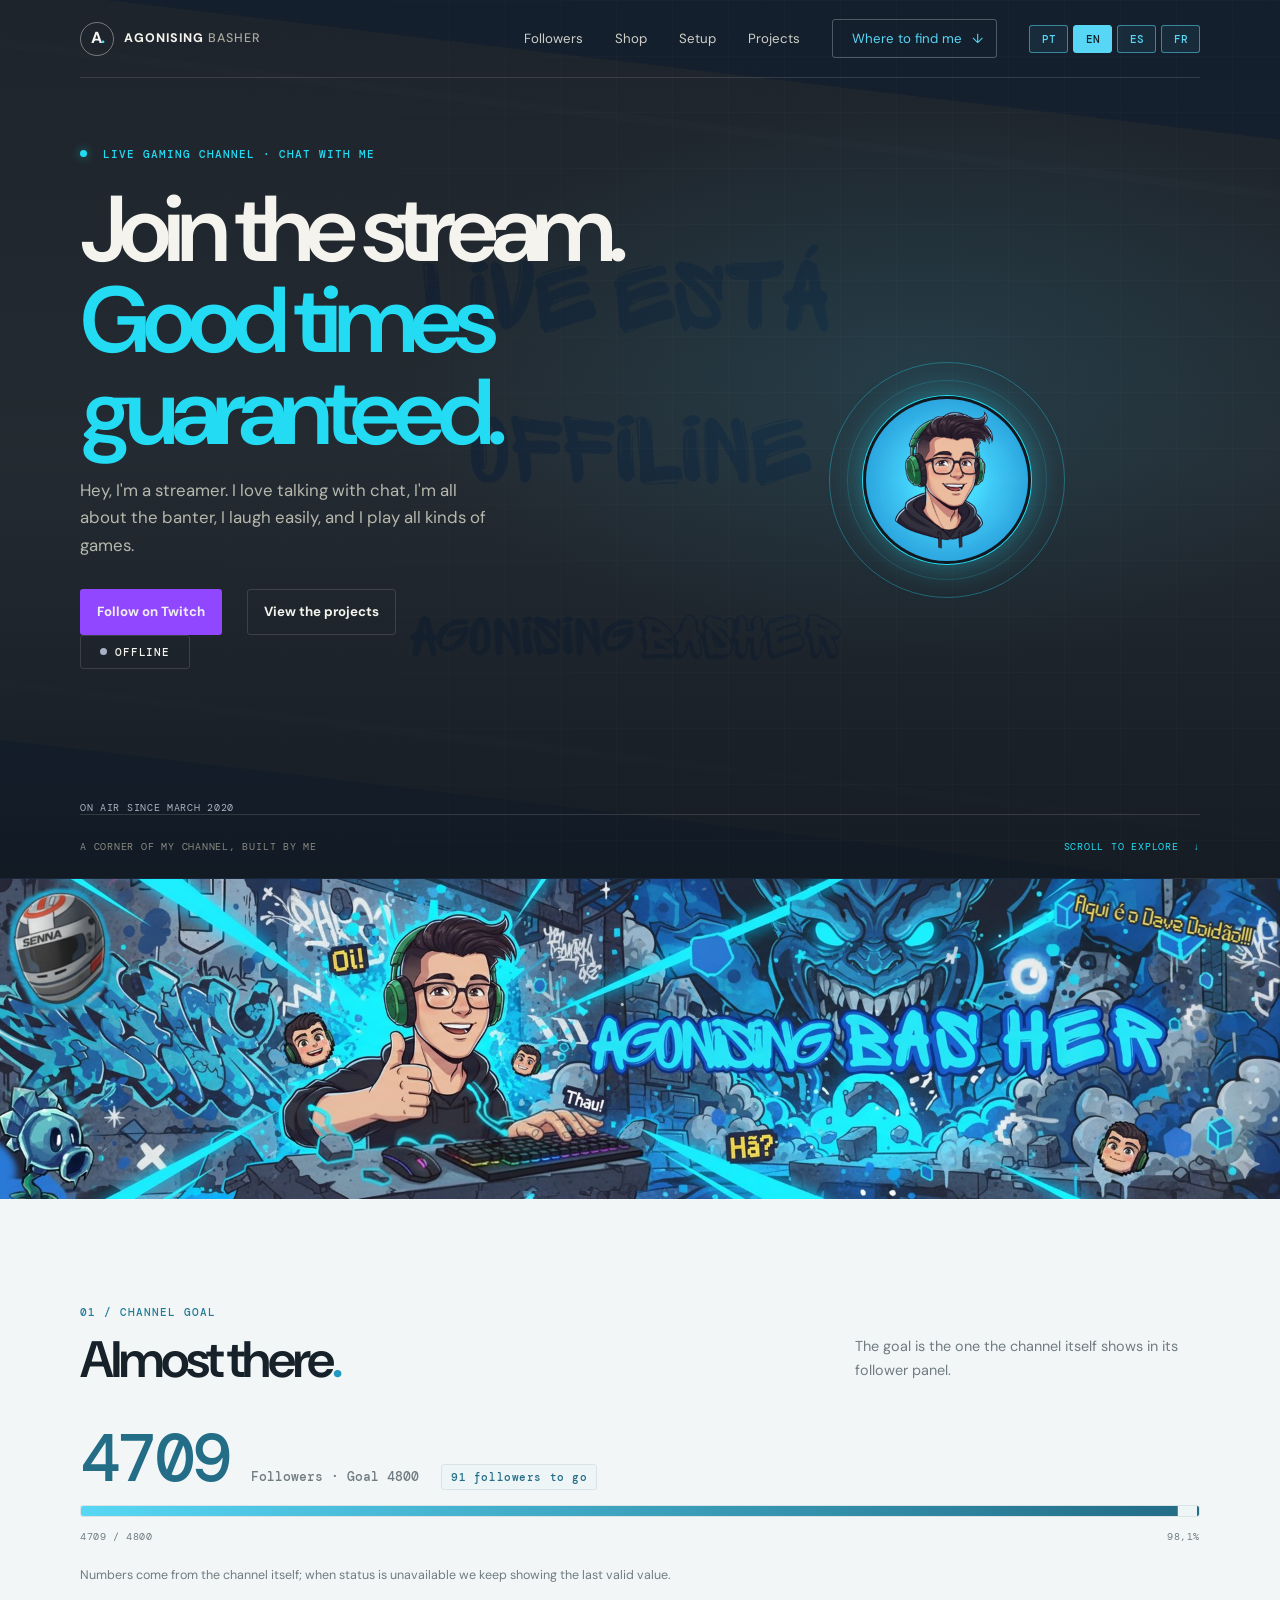
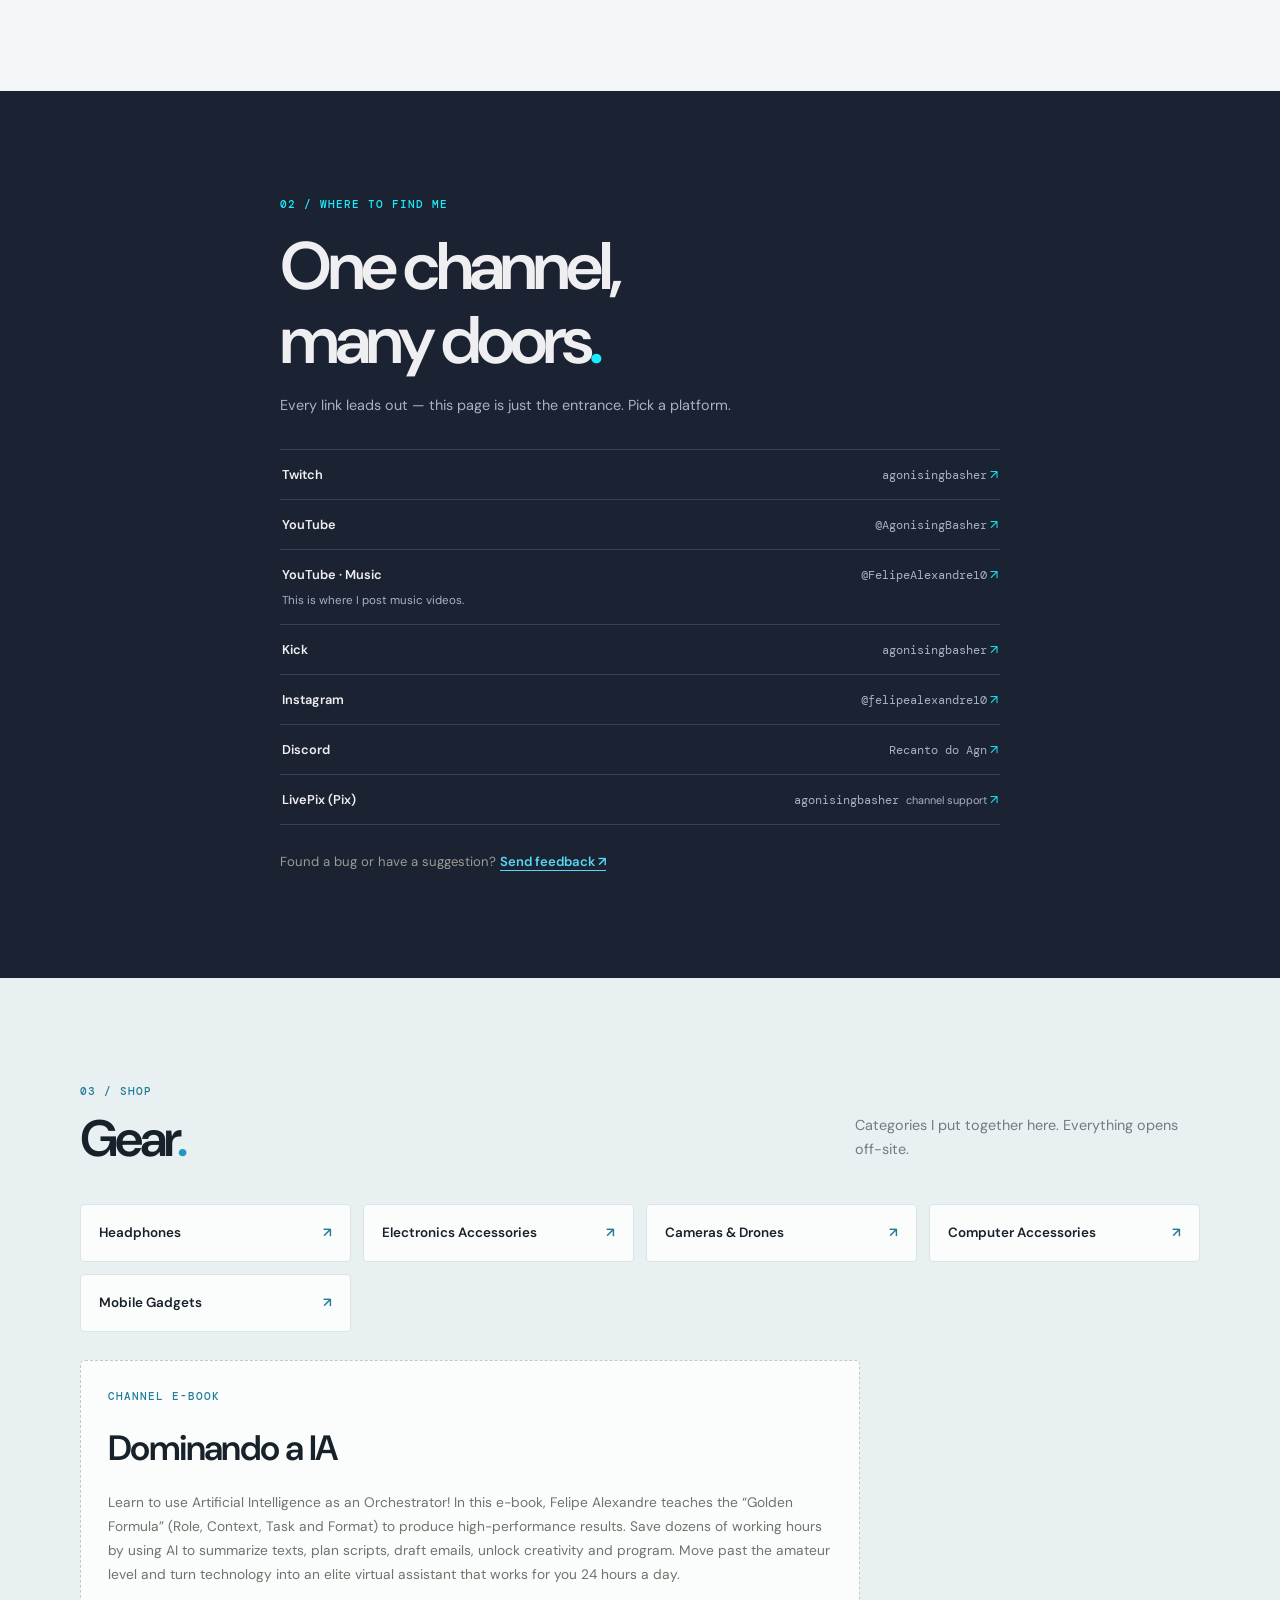
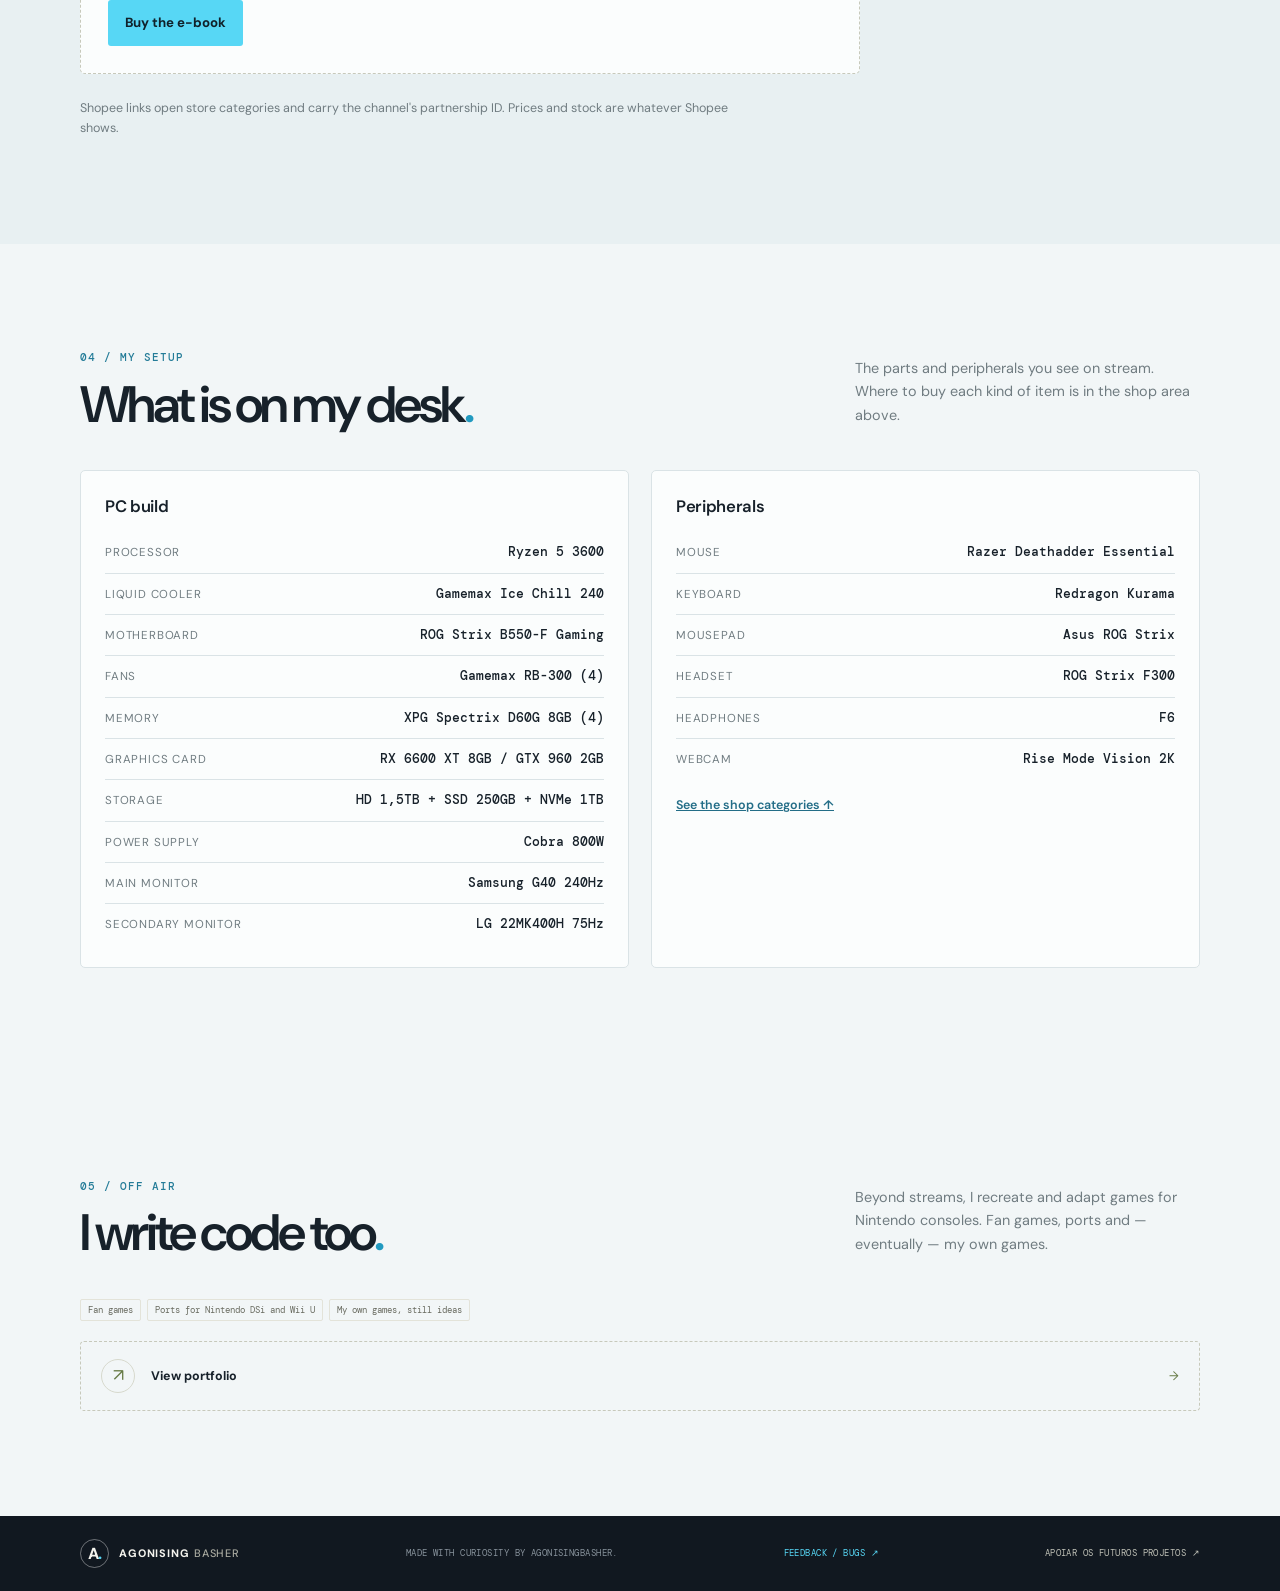
==== index.html @ ffc6c77d "Add support page with local Pix QR code" ====
<!doctype html>
<html lang="pt-BR">
<head>
  <meta charset="utf-8">
  <meta name="viewport" content="width=device-width, initial-scale=1">
  <meta name="theme-color" content="#111820">
  <meta name="description" content="O ambiente do canal AgonisingBasher: status da live, seguidores, links de Twitch, YouTube, Kick, Discord e os projetos de fan games." data-i18n-content="metaDescription">
  <title>AgonisingBasher — canal, lives e projetos</title>
  <link rel="icon" type="image/png" sizes="300x300" href="assets/avatar-300x300.png">
  <link rel="apple-touch-icon" href="assets/avatar-300x300.png">
  <link rel="stylesheet" href="style.css?v=20261102-lang-3">
  <link rel="stylesheet" href="twitch.css?v=20261102-lang-2">
  <script src="script.js?v=20261102-lang-2" defer></script>
  <script src="live-status.js?v=2026.10.31.3" defer></script>
</head>
<body>
  <header class="site-header">
    <div class="container header-inner">
      <a class="brand" href="#inicio" data-i18n-aria-label="brandAria">
        <span class="brand-mark" aria-hidden="true">A<span>.</span></span>
        <span>AGONISING<span class="brand-light">BASHER</span></span>
      </a>
      <nav class="main-nav" aria-label="Navegação principal" data-i18n-aria-label="navLabel">
        <a href="#meta" data-i18n="navGoal">Seguidores</a>
        <a href="#compras" data-i18n="navShop">Compras</a>
        <a href="#setup" data-i18n="navSetup">Setup</a>
        <a href="#portfolio" data-i18n="navPortfolio">Projetos</a>
        <a class="nav-contact" href="#conectar"><span data-i18n="navConnect">Onde me achar</span> <span aria-hidden="true">↓</span></a>
        <span class="language-switch" role="group">
          <button class="language-toggle" type="button" data-lang-option="pt-BR" lang="pt" aria-label="Português">PT</button>
          <button class="language-toggle" type="button" data-lang-option="en" lang="en" aria-label="English">EN</button>
          <button class="language-toggle" type="button" data-lang-option="es" lang="es" aria-label="Español">ES</button>
          <button class="language-toggle" type="button" data-lang-option="fr" lang="fr" aria-label="Français">FR</button>
        </span>
      </nav>
    </div>
  </header>

  <main>
    <section class="hero band--dark" id="inicio">
      <div class="hero-grid" aria-hidden="true"></div>
      <div class="ag-offline-backdrop" aria-hidden="true"></div>
      <div class="ag-live-backdrop" aria-hidden="true"></div>
      <div class="container hero-inner">
        <div class="hero-copy">
          <p class="eyebrow"><span class="status-dot"></span> <span data-i18n="heroEyebrow">Canal de lives · converse no chat</span></p>
          <h1 data-i18n="heroTitle">Cola na live.<br><span>A diversão é garantida.</span></h1>
          <p class="hero-description" data-i18n="heroDescription">Opa, sou streamer, gosto muito de conversar com o chat, sou da zuera, fácil de dar risada, além de jogar variados jogos.</p>
          <div class="hero-actions">
            <a class="button button--follow" href="https://www.twitch.tv/agonisingbasher" target="_blank" rel="noreferrer">
              <span class="button--label-follow" data-i18n="heroFollow">Seguir na Twitch</span>
              <span class="button--label-live" data-i18n="heroWatch">Assistir agora</span>
            </a>
            <a class="button button--ghost" href="#portfolio" data-i18n="heroProjects">Ver os projetos</a>
          </div>
          <p class="ag-live-badge" id="live-badge">
            <span class="ag-live-state is-live" data-i18n="liveStateLive">AO VIVO</span>
            <span class="ag-live-state is-offline" data-i18n="liveStateOffline">OFFLINE</span>
            <span class="ag-live-state is-unknown" data-i18n="liveStateUnknown">Status indisponível</span>
            <span class="ag-live-value" id="live-value"></span>
          </p>
          <dl class="ag-live-meta">
            <div class="ag-live-meta-row">
              <dt data-i18n="liveNowTitle">Título da live</dt>
              <dd id="live-title"></dd>
            </div>
            <div class="ag-live-meta-row">
              <dt data-i18n="liveNowPlaying">Jogando</dt>
              <dd id="live-game"></dd>
            </div>
            <div class="ag-live-meta-row">
              <dt data-i18n="liveViewers">Assistindo agora</dt>
              <dd id="live-viewers"></dd>
            </div>
          </dl>
          <p class="ag-since" data-i18n="heroChannelSince">No ar desde março de 2020</p>
        </div>
        <div class="hero-art">
          <div class="ag-avatar">
            <span class="ag-avatar-ring" aria-hidden="true"></span>
            <span class="ag-avatar-ring is-inner" aria-hidden="true"></span>
            <img src="assets/avatar-300x300.png" width="300" height="300" alt="Ícone do canal AgonisingBasher" data-i18n-alt="heroAvatarAlt">
          </div>
        </div>
      </div>
      <div class="container hero-bottom">
        <span data-i18n="heroFooter">UM CANTO DO CANAL FEITO POR MIM</span>
        <a href="#meta"><span data-i18n="heroScroll">ROLE PARA DESCOBRIR</span> <span aria-hidden="true">↓</span></a>
      </div>
    </section>

    <section class="ag-banner band--dark" aria-label="AgonisingBasher">
      <img src="assets/profile-banner-480.jpeg" width="1920" height="480" alt="Arte do banner do canal AgonisingBasher" data-i18n-alt="bannerAlt" loading="eager" fetchpriority="high">
    </section>

    <!-- Sem grade de streams por decisao do canal: nao ha agenda fixa, e placeholder seria dado inventado. -->
    <section class="goal section-pad" id="meta" data-goal="4800">
      <div class="container">
        <div class="section-heading">
          <div>
            <p class="eyebrow eyebrow-dark" data-i18n="goalEyebrow">01 / META DO CANAL</p>
            <h2 data-i18n="goalTitle">Faltam poucos<span class="heading-period">.</span></h2>
          </div>
          <p class="section-intro" data-i18n="goalIntro">A meta é a que o próprio canal exibe no painel de seguidores.</p>
        </div>
        <div class="ag-meter">
          <div class="ag-meter-numbers">
            <span class="ag-meter-count" id="goal-current">4709</span>
            <span class="ag-meter-of"><span data-i18n="goalCurrentLabel">Seguidores</span> · <span data-i18n="goalTargetLabel">Meta</span> <span id="goal-target">4800</span></span>
            <span class="ag-meter-chip" id="goal-remaining" data-i18n="goalRemaining">faltam 91 seguidores</span>
          </div>
          <div class="ag-meter-track" role="img" aria-label="Progresso rumo à meta de seguidores do canal" data-i18n-aria-label="goalProgressAria">
            <span class="ag-meter-fill" id="goal-fill" style="--ag-goal-progress: .981"></span>
            <span class="ag-meter-tick" aria-hidden="true"></span>
          </div>
          <div class="ag-meter-caption">
            <span id="goal-caption">4709 / 4800</span>
            <span id="goal-percent">98,1%</span>
          </div>
        </div>
        <p class="ag-meter-note" data-i18n="goalSourceNote">Números lidos do próprio canal; quando o status fica indisponível, mostramos o último valor válido.</p>
      </div>
    </section>

    <section class="connect band--navy section-pad" id="conectar">
      <div class="container connect-inner">
        <p class="eyebrow" data-i18n="linksEyebrow">02 / ONDE ME ACHAR</p>
        <h2 data-i18n="linksTitle">Um canal,<br>várias portas<span>.</span></h2>
        <p class="connect-copy" data-i18n="linksIntro">Tudo leva para fora: aqui é só a entrada. Escolhe a plataforma.</p>
        <div class="social-links">
          <a href="https://www.twitch.tv/agonisingbasher" target="_blank" rel="noreferrer"><span data-i18n="linkTwitch">Twitch</span><span><span class="ag-link-handle">agonisingbasher</span> <span class="ag-link-arrow" aria-hidden="true">↗</span></span></a>
          <a href="https://www.youtube.com/@AgonisingBasher" target="_blank" rel="noreferrer"><span data-i18n="linkYouTube">YouTube</span><span><span class="ag-link-handle">@AgonisingBasher</span> <span class="ag-link-arrow" aria-hidden="true">↗</span></span></a>
          <a href="https://www.youtube.com/@FelipeAlexandre10/videos" target="_blank" rel="noreferrer"><span><span data-i18n="linkYouTubeMusic">YouTube · Música</span><span class="ag-link-description" data-i18n="linkYouTubeMusicHint">Aqui eu posto vídeos de músicas.</span></span><span><span class="ag-link-handle">@FelipeAlexandre10</span> <span class="ag-link-arrow" aria-hidden="true">↗</span></span></a>
          <a href="https://kick.com/agonisingbasher" target="_blank" rel="noreferrer"><span data-i18n="linkKick">Kick</span><span><span class="ag-link-handle">agonisingbasher</span> <span class="ag-link-arrow" aria-hidden="true">↗</span></span></a>
          <a href="https://www.instagram.com/felipealexandre10/" target="_blank" rel="noreferrer"><span data-i18n="linkInstagram">Instagram</span><span><span class="ag-link-handle">@felipealexandre10</span> <span class="ag-link-arrow" aria-hidden="true">↗</span></span></a>
          <a href="https://discord.gg/RmQVzpkuG5" target="_blank" rel="noreferrer"><span data-i18n="linkDiscord">Discord</span><span><span class="ag-link-handle">Recanto do Agn</span> <span class="ag-link-arrow" aria-hidden="true">↗</span></span></a>
          <a href="https://livepix.gg/agonisingbasher" target="_blank" rel="noreferrer"><span data-i18n="linkPix">LivePix (Pix)</span><span><span class="ag-link-handle">agonisingbasher</span><span class="ag-link-note" data-i18n="linkPixHint">apoio ao canal</span> <span class="ag-link-arrow" aria-hidden="true">↗</span></span></a>
        </div>
        <p class="feedback-invite"><span data-i18n="feedbackInvite">Encontrou um bug ou tem uma sugestão?</span> <a href="feedback.html?categoria=Site%20do%20canal" data-lang-link data-i18n="feedbackInviteLink">Envie feedback ↗</a></p>
      </div>
    </section>

    <section class="buys section-pad" id="compras">
      <div class="container">
        <div class="section-heading">
          <div>
            <p class="eyebrow eyebrow-dark" data-i18n="shopEyebrow">03 / ÁREA DE COMPRAS</p>
            <h2 data-i18n="shopTitle">Equipamento<span class="heading-period">.</span></h2>
          </div>
          <p class="section-intro" data-i18n="shopIntro">Categorias que eu separo por aqui. Tudo abre fora do site.</p>
        </div>
        <div class="ag-shop-grid">
          <a class="ag-shop-tile" href="https://s.shopee.com.br/3g4sMVp3to" target="_blank" rel="noreferrer sponsored"><span data-i18n="shopFones">Fones</span><span class="ag-link-arrow" aria-hidden="true">↗</span></a>
          <a class="ag-shop-tile" href="https://s.shopee.com.br/3qOIYooQYr" target="_blank" rel="noreferrer sponsored"><span data-i18n="shopElectronics">Acessórios para Eletrônicos</span><span class="ag-link-arrow" aria-hidden="true">↗</span></a>
          <a class="ag-shop-tile" href="https://s.shopee.com.br/3LS1xtqKZm" target="_blank" rel="noreferrer sponsored"><span data-i18n="shopCameras">Câmeras e Drones</span><span class="ag-link-arrow" aria-hidden="true">↗</span></a>
          <a class="ag-shop-tile" href="https://s.shopee.com.br/3VlSACphEp" target="_blank" rel="noreferrer sponsored"><span data-i18n="shopComputer">Acessórios para Computador</span><span class="ag-link-arrow" aria-hidden="true">↗</span></a>
          <a class="ag-shop-tile" href="https://s.shopee.com.br/30pBZHrbFk" target="_blank" rel="noreferrer sponsored"><span data-i18n="shopMobile">Mobile Geral</span><span class="ag-link-arrow" aria-hidden="true">↗</span></a>
        </div>

        <article class="ag-book">
          <p class="eyebrow eyebrow-dark" data-i18n="bookEyebrow">E-BOOK DO CANAL</p>
          <h3 data-i18n="bookTitle">Dominando a IA</h3>
          <p class="ag-book-desc" data-i18n="bookDescription">Descubra como usar a Inteligência Artificial como um Orquestrador! Neste e-book, Felipe Alexandre ensina a “Fórmula de Ouro” (Papel, Contexto, Tarefa e Formato) para gerar resultados de alta performance. Economize dezenas de horas de trabalho usando a IA para resumir textos, planejar roteiros, redigir e-mails, destravar a criatividade e programar. Saia do nível amador e transforme a tecnologia em um assistente virtual de elite que trabalha 24h por dia para você.</p>
          <a class="button button-primary" href="https://pay.kiwify.com.br/2FCVOIi" target="_blank" rel="noreferrer" data-i18n="bookBuy">Comprar o e-book</a>
        </article>

        <p class="shop-note" data-i18n="shopNote">Os links da Shopee abrem categorias na loja e carregam a identificação de parceria do canal. Preço e estoque são os que a Shopee mostrar.</p>
      </div>
    </section>

    <section class="setup section-pad" id="setup">
      <div class="container">
        <div class="section-heading">
          <div>
            <p class="eyebrow eyebrow-dark" data-i18n="setupEyebrow">04 / MEU SETUP</p>
            <h2 data-i18n="setupTitle">O que tem na minha mesa<span class="heading-period">.</span></h2>
          </div>
          <p class="section-intro" data-i18n="setupIntro">A máquina e os periféricos que aparecem nas lives. Os links de compra ficam na área de compras aqui em cima.</p>
        </div>
        <div class="ag-setup-grid">
          <div class="ag-setup-col">
            <h3 data-i18n="setupPcTitle">Configuração do PC</h3>
            <dl class="ag-setup-specs">
              <div><dt data-i18n="setupCpu">Processador</dt><dd>Ryzen 5 3600</dd></div>
              <div><dt data-i18n="setupCooler">Water cooler</dt><dd>Gamemax Ice Chill 240</dd></div>
              <div><dt data-i18n="setupBoard">Placa-mãe</dt><dd>ROG Strix B550-F Gaming</dd></div>
              <div><dt data-i18n="setupFans">Fans</dt><dd>Gamemax RB-300 (4)</dd></div>
              <div><dt data-i18n="setupRam">Memória</dt><dd>XPG Spectrix D60G 8GB (4)</dd></div>
              <div><dt data-i18n="setupGpu">Placa de vídeo</dt><dd>RX 6600 XT 8GB / GTX 960 2GB</dd></div>
              <div><dt data-i18n="setupStorage">Armazenamento</dt><dd>HD 1,5TB + SSD 250GB + NVMe 1TB</dd></div>
              <div><dt data-i18n="setupPsu">Fonte</dt><dd>Cobra 800W</dd></div>
              <div><dt data-i18n="setupMonitorMain">Monitor principal</dt><dd>Samsung G40 240Hz</dd></div>
              <div><dt data-i18n="setupMonitorSecond">Monitor secundário</dt><dd>LG 22MK400H 75Hz</dd></div>
            </dl>
          </div>
          <div class="ag-setup-col">
            <h3 data-i18n="setupGearTitle">Periféricos</h3>
            <dl class="ag-setup-specs">
              <div><dt data-i18n="setupMouse">Mouse</dt><dd>Razer Deathadder Essential</dd></div>
              <div><dt data-i18n="setupKeyboard">Teclado</dt><dd>Redragon Kurama</dd></div>
              <div><dt data-i18n="setupMousepad">Mousepad</dt><dd>Asus ROG Strix</dd></div>
              <div><dt data-i18n="setupHeadset">Headset</dt><dd>ROG Strix F300</dd></div>
              <div><dt data-i18n="setupHeadphones">Fone</dt><dd>F6</dd></div>
              <div><dt data-i18n="setupWebcam">Webcam</dt><dd>Rise Mode Vision 2K</dd></div>
            </dl>
            <a class="ag-setup-link" href="#compras"><span data-i18n="setupShopLink">Ver as categorias de compras</span> <span aria-hidden="true">↑</span></a>
          </div>
        </div>
      </div>
    </section>

    <section class="projects section-pad" id="portfolio">
      <div class="container">
        <div class="section-heading">
          <div>
            <p class="eyebrow eyebrow-dark" data-i18n="portfolioEyebrow">05 / FORA DAS LIVES</p>
            <h2 data-i18n="portfolioTitle">Também escrevo código<span class="heading-period">.</span></h2>
          </div>
          <p class="section-intro" data-i18n="portfolioIntro">Além das lives, eu recrio e adapto jogos para consoles Nintendo. Fan games, ports e — no futuro — jogos meus.</p>
        </div>
        <div class="tag-list">
          <span data-i18n="portfolioFanGames">Fan games</span>
          <span data-i18n="portfolioPorts">Ports para Nintendo DSi e Wii U</span>
          <span data-i18n="portfolioOwnGames">Jogos próprios, ainda em ideias</span>
        </div>
        <a class="next-project" href="https://agonisingbasher.github.io/personal-website/" data-lang-link>
          <span class="next-icon" aria-hidden="true">↗</span>
          <strong data-i18n="portfolioCta">Ver o portfólio</strong>
          <span class="next-arrow" aria-hidden="true">→</span>
        </a>
      </div>
    </section>
  </main>

  <footer class="site-footer band--dark">
    <div class="container footer-inner">
      <a class="brand footer-brand" href="#inicio"><span class="brand-mark" aria-hidden="true">A<span>.</span></span><span>AGONISING<span class="brand-light">BASHER</span></span></a>
      <span data-i18n="footerCredit">FEITO COM CURIOSIDADE, POR AGONISINGBASHER.</span>
      <a class="footer-feedback" href="feedback.html?categoria=Site%20do%20canal" data-lang-link data-i18n="feedbackLink">FEEDBACK / BUGS ↗</a>
      <a class="footer-feedback" href="support.html">APOIAR OS FUTUROS PROJETOS ↗</a>
    </div>
  </footer>

</body>
</html>
---- style.css ----
@import url("https://fonts.googleapis.com/css2?family=DM+Mono:wght@400;500&family=DM+Sans:wght@400;500;600;700;800&display=swap");

:root {
  color-scheme: light;
  --ink: #17212a;
  --paper: #f2f6f7;
  --muted: #707c81;
  --line: #dae3e6;
  --cyan: #57d7f5;
  --green: #236d87;
  --mono: "DM Mono", "Courier New", monospace;
  --sans: "DM Sans", "Segoe UI", sans-serif;

  /* Medido nas artes do canal (amostragem de pixels), nao chute. */
  --ag-neon: #23DBF3;
  --ag-neon-bright: #1BEBFB;
  --ag-neon-deep: #2BA3E3;
  --ag-navy: #1B2333;
  --ag-navy-2: #333B53;
  --ag-navy-3: #43536B;
  --ag-void: #0E0E10;
  --ag-on-void: #EFEFF1;
  --ag-offline-paper: #E3E3DB;
  --ag-purple: #9147FF;
  --ag-purple-soft: #BF94FF;
  /* Vermelho de "ao vivo" da propria Twitch; unico uso: o badge do hero. */
  --ag-live-red: #EB102E;

  /* Apelidos de banda. Os padroes SAO os valores claros, entao qualquer
     secao sem classe de banda renderiza identica ao original. */
  --band-bg: var(--paper);
  --band-fg: var(--ink);
  --band-muted: var(--muted);
  --band-hairline: var(--line);
  --band-accent: var(--cyan);
  --band-grid: #17212a0a;
  --band-fill: #fbfdfd;
}

.band--dark {
  --band-bg: #111820;
  --band-fg: #f4f3ed;
  --band-muted: #a8b2c4;
  --band-hairline: #ffffff22;
  --band-accent: var(--ag-neon);
  --band-grid: #ffffff08;
  --band-fill: #161d27;
  background: var(--band-bg);
  color: var(--band-fg);
}

.band--navy {
  --band-bg: var(--ag-navy);
  --band-fg: var(--ag-on-void);
  --band-muted: #a8b2c4;
  --band-hairline: #ffffff22;
  --band-accent: var(--ag-neon-bright);
  --band-grid: #ffffff08;
  --band-fill: var(--ag-navy-2);
  background: var(--band-bg);
  color: var(--band-fg);
}

* { box-sizing: border-box; }
html { scroll-behavior: smooth; scroll-padding-top: 76px; }
body { margin: 0; background: var(--paper); color: var(--ink); font-family: var(--sans); line-height: 1.65; }
a { color: inherit; }
a:focus-visible { outline: 3px solid #28bce5; outline-offset: 4px; }
img { max-width: 100%; }
.container { width: min(1120px, calc(100% - 48px)); margin-inline: auto; }
.site-header { position: absolute; z-index: 2; top: 0; right: 0; left: 0; color: #f4f3ed; }
.header-inner, .main-nav, .brand { display: flex; align-items: center; }
.header-inner { min-height: 78px; justify-content: space-between; border-bottom: 1px solid #ffffff20; }
.brand { gap: 10px; color: inherit; font-size: .78rem; font-weight: 800; letter-spacing: .08em; text-decoration: none; }
.brand-mark { display: inline-flex; width: 34px; height: 34px; align-items: center; justify-content: center; border: 1px solid #ffffff62; border-radius: 50%; font-size: 1rem; letter-spacing: -.08em; }
.brand-mark span { color: var(--cyan); }
.brand-light { margin-left: 4px; color: #a8a99f; font-weight: 500; }
.main-nav { gap: 32px; font-size: .83rem; }
.main-nav a { color: #d0d0c9; text-decoration: none; transition: color .2s ease; }
.main-nav a:hover { color: var(--cyan); }
.main-nav .nav-contact { padding: 8px 13px; border: 1px solid #ffffff42; border-radius: 3px; color: #fff; }
.nav-contact span { margin-left: 6px; color: var(--cyan); }
.main-nav .language-toggle { min-width: 39px; padding: 6px 8px; border: 1px solid #57d7f588; border-radius: 3px; background: #57d7f510; color: var(--cyan); cursor: pointer; font: 500 .7rem var(--mono); transition: background .2s ease, color .2s ease; }
.main-nav .language-toggle:hover { background: var(--cyan); color: #10212a; }
.main-nav .language-toggle:focus-visible { outline: 2px solid var(--cyan); outline-offset: 3px; }
/* Os quatro idiomas ficam num grupo so: o nav da 32px entre itens, mas as opcoes
   entre si precisam de um vao proprio, senao o grupo inteiro parece um so botao. */
.language-switch { display: inline-flex; gap: 5px; }
.main-nav .language-toggle[aria-pressed="true"] { border-color: var(--cyan); background: var(--cyan); color: #10212a; }
.hero { position: relative; overflow: hidden; min-height: 645px; padding: 146px 0 0; background: var(--band-bg); color: var(--band-fg); }
.hero::after { position: absolute; inset: 0; background: radial-gradient(ellipse at 72% 43%, #38c9ef20, transparent 40%); content: ""; pointer-events: none; }
.hero-grid { position: absolute; inset: 0; background-image: linear-gradient(#ffffff08 1px, transparent 1px), linear-gradient(90deg, #ffffff08 1px, transparent 1px); background-size: 56px 56px; mask-image: linear-gradient(90deg, transparent, #000 55%, #000); opacity: .5; }
.hero-inner { position: relative; z-index: 1; display: grid; grid-template-columns: 1fr .88fr; align-items: center; gap: 38px; min-height: 405px; }
.hero-band { background: var(--band-bg); color: var(--band-fg); }
.eyebrow { margin: 0; color: var(--band-accent); font: 500 .7rem/1.6 var(--mono); letter-spacing: .09em; text-transform: uppercase; }
.status-dot { display: inline-block; width: 7px; height: 7px; margin: 0 8px 1px 0; border-radius: 50%; background: var(--band-accent); box-shadow: 0 0 10px #57d7f588; }
.band--dark .status-dot, .band--navy .status-dot { box-shadow: 0 0 10px #23dbf388; }
h1, h2, h3, p { margin-top: 0; }
.hero h1 { margin: 20px 0 18px; font-size: clamp(3.5rem, 7.3vw, 6rem); font-weight: 600; letter-spacing: -.075em; line-height: .98; }
.hero h1 span { color: var(--band-accent); }
.hero-description { max-width: 420px; margin-bottom: 29px; color: #b7b8ad; font-size: 1.05rem; }
.hero-actions { display: flex; align-items: center; gap: 25px; }
.button { display: inline-flex; min-height: 46px; align-items: center; justify-content: center; gap: 14px; padding: 10px 16px; border: 1px solid transparent; border-radius: 3px; font-size: .83rem; font-weight: 700; text-decoration: none; transition: transform .2s ease, background .2s ease; }
.button:hover { transform: translateY(-2px); }
.button-primary { background: var(--cyan); color: #10212a; }
.button-primary:hover { background: #86e8fa; }
.text-link { color: #d6d6ce; font-size: .82rem; text-decoration: none; }
.text-link span { margin-left: 5px; color: var(--band-accent); }
.hero-art { position: relative; display: grid; min-height: 380px; place-items: center; }
.art-orbit { position: absolute; width: 310px; height: 310px; border: 1px solid #57d7f526; border-radius: 50%; }
.orbit-two { width: 390px; height: 390px; border-color: #ffffff12; }
.art-card { position: relative; z-index: 1; width: min(100%, 350px); padding: 19px 20px 14px; border: 1px solid #ffffff2c; border-radius: 4px; background: #1a1c17ed; box-shadow: 0 24px 80px #0008; transform: rotate(2deg); }
.art-card-label, .art-card-footer { display: flex; justify-content: space-between; color: #909188; font: .65rem var(--mono); letter-spacing: .06em; }
.art-card-label span { color: #f18472; }
.art-terminal { padding: 29px 0 30px; font: .75rem/2.2 var(--mono); }
.art-terminal p { margin: 0; color: #dadbd0; }
.art-terminal p > span:first-child { margin-right: 14px; color: #73766b; }
.terminal-ok { color: var(--band-accent); }
.art-terminal .terminal-result { padding-top: 7px; color: var(--band-accent); }
.terminal-arrow { margin-right: 7px; }
.cursor { display: inline-block; width: 6px; height: 12px; margin-left: 5px; background: var(--band-accent); vertical-align: -2px; animation: blink 1.1s steps(2, start) infinite; }
@keyframes blink { to { visibility: hidden; } }
.art-card-footer { padding-top: 12px; border-top: 1px solid #ffffff20; font-size: .57rem; }
.art-sticker { position: absolute; z-index: 1; right: -3px; bottom: 31px; display: grid; width: 102px; height: 102px; align-content: center; justify-items: center; border: 1px solid #111820; border-radius: 50%; background: var(--band-accent); color: var(--ink); font-size: .7rem; line-height: 1.4; text-align: center; transform: rotate(10deg); }
.art-sticker strong { font-size: .75rem; }
.art-spark { position: absolute; color: var(--band-accent); }
.spark-one { top: 31px; right: 55px; font-size: 2rem; }
.spark-two { bottom: 67px; left: 17px; font-size: 1.8rem; }
.art-coordinate { position: absolute; top: 12px; left: -5px; color: #77796d; font: .57rem var(--mono); }
.hero-bottom { position: relative; z-index: 1; display: flex; min-height: 65px; align-items: center; justify-content: space-between; border-top: 1px solid var(--band-hairline); color: #888a80; font: .6rem var(--mono); letter-spacing: .08em; }
.hero-bottom a { color: #c3c4ba; text-decoration: none; }
.hero-bottom a span { margin-left: 8px; color: var(--band-accent); }
.section-pad { padding: 105px 0; }
.projects { background: var(--paper); }
.section-heading { display: flex; align-items: end; justify-content: space-between; gap: 45px; margin-bottom: 37px; }
.eyebrow-dark { color: #247c98; }
h2 { margin: 10px 0 0; font-size: clamp(2.1rem, 4vw, 3.25rem); font-weight: 600; letter-spacing: -.06em; line-height: 1.1; }
.heading-period { color: #229ac0; }
.section-intro { max-width: 345px; margin: 0 0 5px; color: var(--muted); font-size: .9rem; }
.project-grid { display: grid; grid-template-columns: repeat(2, minmax(0, 1fr)); gap: 22px; }
.project-card { overflow: hidden; border: 1px solid var(--line); border-radius: 5px; background: #fbfdfd; }
.project-image { position: relative; display: block; overflow: hidden; height: 250px; background: #252a20; }
.project-image img { display: block; width: 100%; height: 100%; object-fit: cover; transition: transform .45s ease; }
.project-image:hover img { transform: scale(1.04); }
.project-image::after { position: absolute; inset: 45% 0 0; background: linear-gradient(transparent, #1118); content: ""; }
.project-image-tag { position: absolute; z-index: 1; bottom: 15px; left: 17px; padding: 5px 8px; background: #111820db; color: #f4f3ed; font: .58rem var(--mono); letter-spacing: .07em; }
.image-arrow { position: absolute; z-index: 1; top: 14px; right: 14px; display: grid; width: 34px; height: 34px; place-items: center; border: 1px solid #ffffff8c; border-radius: 50%; background: #1118204a; color: white; }
.project-content { padding: 21px 21px 18px; }
.project-meta { display: flex; align-items: center; justify-content: space-between; gap: 10px; color: #85867d; font: .58rem var(--mono); letter-spacing: .04em; }
.project-status { display: inline-flex; align-items: center; gap: 6px; }
.project-status .status-indicator { width: 6px; height: 6px; flex: 0 0 6px; border-radius: 50%; }
.status-progress .status-indicator { background: #d49c38; }
.status-active .status-indicator { background: #71944a; }
.project-content h3 { margin: 17px 0 9px; font-size: 1.5rem; font-weight: 600; letter-spacing: -.05em; }
.project-content h3 span { color: #74756c; font-size: 1rem; font-weight: 400; }
.project-content > p { min-height: 74px; margin-bottom: 17px; color: #717269; font-size: .83rem; line-height: 1.7; }
.project-bottom { display: flex; flex-wrap: wrap; align-items: center; justify-content: space-between; gap: 12px; padding-top: 14px; border-top: 1px solid var(--line); }
.tag-list { display: flex; flex-wrap: wrap; gap: 6px; }
.tag-list span { padding: 4px 7px; border: 1px solid #e3e3d9; border-radius: 2px; color: #696b60; font: .58rem var(--mono); }
.project-link { color: #3d5129; font-size: .77rem; font-weight: 700; text-decoration: none; }
.project-link span { margin-left: 4px; }
.next-project { display: flex; align-items: center; gap: 16px; margin-top: 20px; padding: 17px 20px; border: 1px dashed #c7c9bb; border-radius: 4px; color: #76786f; font-size: .78rem; text-decoration: none; transition: border-color .2s ease, background .2s ease; }
.next-project:hover { border-color: #879c59; background: #ffffff80; }
.next-icon { display: grid; width: 34px; height: 34px; flex: 0 0 auto; place-items: center; border: 1px solid #d7d9cd; border-radius: 50%; color: #677b46; font-size: 1.1rem; }
.next-project strong { color: var(--ink); font-weight: 700; }
.next-arrow { margin-left: auto; color: #677b46; }
.about { background: #e8f0f2; }
.about-layout { display: grid; grid-template-columns: .85fr 1fr; align-items: center; gap: 90px; }
.about-visual { position: relative; display: grid; min-height: 370px; place-items: center; }
.about-circle { position: absolute; width: 270px; height: 270px; border-radius: 50%; }
.circle-back { border: 1px solid #75835c66; transform: translate(23px, -15px); }
.circle-front { overflow: hidden; display: flex; align-items: center; justify-content: center; border: 4px solid #f2f6f7; background: #20b8e3; box-shadow: 0 0 0 1px #50cce7; }
.profile-image { display: block; width: 100%; height: 100%; object-fit: cover; }
.about-orbit-label { position: absolute; top: 20px; left: 0; color: #7c826f; font: .59rem var(--mono); letter-spacing: .04em; transform: rotate(-9deg); }
.about-cross { position: absolute; right: 23px; bottom: 17px; color: #2486a4; font-size: 2rem; }
.about-copy h2 { margin: 14px 0 19px; }
.about-copy > p:not(.eyebrow) { color: #73746b; font-size: .87rem; }
.about-copy .about-lead { color: #3e4038 !important; font-size: 1.03rem !important; font-weight: 600; }
.about-interests { display: flex; flex-wrap: wrap; align-items: start; gap: 12px 24px; margin-top: 25px; padding-top: 17px; border-top: 1px solid #d0d1c5; }
.about-interests > span { color: #77796f; font: .6rem var(--mono); letter-spacing: .06em; }
.about-interests div { display: flex; flex-wrap: wrap; gap: 7px; }
.about-interests b { padding: 4px 8px; border: 1px solid #cdd0c2; border-radius: 2px; color: #515448; font-size: .65rem; font-weight: 500; }
/* O fundo vem da classe de banda (.band--navy), nao mais hardcoded aqui:
   como .connect vinha depois das bandas no arquivo, ela vencia o cascade. */
.connect { color: var(--band-fg); }
.connect-inner { max-width: 720px; }
.connect h2 { margin-top: 16px; font-size: clamp(2.25rem, 5.4vw, 4.2rem); }
.connect h2 > span { color: var(--band-accent); }
.connect-copy { margin: 17px 0 31px; color: var(--band-muted); font-size: .9rem; }
.social-links { border-top: 1px solid var(--band-hairline); }
.social-links a { display: flex; justify-content: space-between; gap: 20px; padding: 14px 2px; border-bottom: 1px solid var(--band-hairline); color: var(--band-muted); font-size: .8rem; text-decoration: none; transition: color .2s ease, padding .2s ease; }
.social-links a:hover { padding-inline: 7px; color: var(--band-accent); }
.social-links a > span:first-child { color: var(--band-fg); font-weight: 600; }
.social-links b { margin-left: 8px; color: var(--band-accent); font-weight: 400; }
.site-footer { background: #111820; color: #87929b; }
.footer-inner { display: flex; min-height: 75px; align-items: center; justify-content: space-between; gap: 20px; font: .55rem var(--mono); letter-spacing: .05em; }
.footer-brand { color: #f4f3ed; font-family: var(--sans); font-size: .68rem; }
.footer-brand .brand-mark { width: 29px; height: 29px; }
.footer-inner > a:last-child { color: #bfc0b6; text-decoration: none; }
.footer-feedback { color: var(--cyan); text-decoration: none; }
.footer-feedback:hover { text-decoration: underline; }
.feedback-invite { margin: 26px 0 0; color: #9b9c93; font-size: .82rem; }
.feedback-invite a { color: var(--cyan); font-weight: 600; text-underline-offset: 4px; }

@media (max-width: 900px) {
  /* Medido aos 860px: com os quatro idiomas a linha nao cabe e o flex espreme
     "Onde me achar" ate quebrar em tres linhas. Folga menor e linha inteira que desce. */
  .main-nav { gap: 22px; flex-wrap: wrap; row-gap: 8px; }
  .main-nav a { white-space: nowrap; }
}

@media (max-width: 800px) {
  .hero { min-height: auto; padding-top: 125px; }
  .hero-inner { grid-template-columns: 1fr .8fr; gap: 15px; }
  .hero h1 { font-size: clamp(3.1rem, 8vw, 4.7rem); }
  .art-orbit { width: 230px; height: 230px; }
  .orbit-two { width: 285px; height: 285px; }
  .art-card { padding-inline: 15px; }
  .about-layout { gap: 45px; }
  .project-image { height: 205px; }
  .project-content { padding: 17px; }
  /* Entre 621 e 800px os quatro idiomas nao cabem numa linha: sem isto o flex aperta
     os links e quebra o texto dentro do rotulo. Descer a linha inteira e mais limpo. */
  .main-nav { flex-wrap: wrap; row-gap: 8px; }
  .main-nav a { white-space: nowrap; }
}

@media (max-width: 620px) {
  html { scroll-padding-top: 20px; }
  .container { width: min(100% - 36px, 460px); }
  .header-inner { min-height: 68px; flex-wrap: wrap; gap: 7px; padding: 10px 0; }
  .brand { gap: 7px; font-size: .66rem; }
  .brand-mark { width: 30px; height: 30px; }
  .main-nav { width: 100%; justify-content: space-between; gap: 6px; font-size: .7rem; }
  .main-nav .nav-contact { padding: 5px 8px; }
  .main-nav .language-toggle { min-width: 28px; padding: 6px 4px; }
  .language-switch { gap: 3px; }
  .hero { padding-top: 115px; }
  .hero-inner { grid-template-columns: 1fr; gap: 0; }
  .hero h1 { font-size: clamp(3.35rem, 13vw, 5rem); }
  .hero-description { max-width: 350px; font-size: .95rem; }
  .hero-art { min-height: 300px; margin-top: 14px; }
  .art-card { width: min(85%, 340px); }
  .art-orbit { width: 240px; height: 240px; }
  .orbit-two { width: 300px; height: 300px; }
  .art-sticker { right: 1px; bottom: 22px; width: 85px; height: 85px; }
  .art-coordinate { top: 1px; left: 3px; }
  .hero-bottom { min-height: 57px; font-size: .51rem; }
  .section-pad { padding: 73px 0; }
  .section-heading { display: block; margin-bottom: 25px; }
  .section-intro { margin-top: 13px; }
  .project-grid { grid-template-columns: 1fr; gap: 15px; }
  .project-image { height: clamp(195px, 58vw, 270px); }
  .project-content > p { min-height: 0; }
  .next-project { padding: 14px 12px; font-size: .72rem; }
  .about-layout { grid-template-columns: 1fr; gap: 33px; }
  .about-visual { min-height: 285px; }
  .about-circle { width: 220px; height: 220px; }
  .about-caption { bottom: 29px; }
  .about-orbit-label { top: 4px; left: 7px; }
  .about-cross { right: 22px; bottom: 2px; }
  .connect h2 { font-size: clamp(2.15rem, 10vw, 3.2rem); }
  .footer-inner { min-height: 85px; flex-wrap: wrap; justify-content: space-between; gap: 8px 12px; padding-block: 16px; }
  .footer-inner > span { order: 1; width: 100%; font-size: .5rem; }
  .footer-brand { order: 0; }
  .footer-inner > a:last-child { order: 0; }
}

@media (max-width: 370px) {
  .container { width: calc(100% - 28px); }
  .brand { font-size: .59rem; }
  .hero-actions { flex-wrap: wrap; gap: 15px; }
  .project-meta { font-size: .51rem; }
}

@media (prefers-reduced-motion: reduce) {
  html { scroll-behavior: auto; }
  *, *::before, *::after { animation-duration: .01ms !important; animation-iteration-count: 1 !important; scroll-behavior: auto !important; transition-duration: .01ms !important; }
}
---- twitch.css ----
/* Componentes do hub do canal. Nada aqui redeclara os tokens do portfólio:
   consome --band-*, cujo padrao e a banda clara. */

/* ---- avatar ---- */
.ag-avatar {
  position: relative;
  display: grid;
  width: 236px;
  height: 236px;
  place-items: center;
}
.ag-avatar-ring {
  position: absolute;
  inset: 0;
  border: 1px solid color-mix(in srgb, var(--band-accent) 34%, transparent);
  border-radius: 50%;
}
.ag-avatar-ring.is-inner {
  inset: 18px;
  border-color: color-mix(in srgb, var(--band-accent) 18%, transparent);
}
.ag-avatar img {
  position: relative;
  z-index: 1;
  width: 168px;
  height: 168px;
  border: 3px solid var(--band-bg);
  border-radius: 50%;
  object-fit: cover;
  box-shadow: 0 0 0 1px var(--band-accent), 0 0 34px color-mix(in srgb, var(--band-accent) 45%, transparent);
  background: var(--ag-navy-2);
}

/* ---- badge de status ---- */
.ag-live-badge {
  display: inline-flex;
  align-items: center;
  gap: 9px;
  padding: 6px 11px;
  border: 1px solid var(--band-hairline);
  border-radius: 3px;
  font: 500 .68rem var(--mono);
  letter-spacing: .08em;
  text-transform: uppercase;
}
/* A pildora do estado tambem reserva o padding nos dois estados inativos: sem ela
   o badge mediria 27px offline e 33px ao vivo e a copy do hero daria o pulo de novo. */
.ag-live-state { display: inline-flex; align-items: center; gap: 8px; padding: 3px 8px; border-radius: 999px; }
.ag-live-state::before {
  width: 7px;
  height: 7px;
  border-radius: 50%;
  content: "";
  background: var(--band-muted);
}
/* Sem atributo (JS morto ou file://) o padrao visivel e OFFLINE. */
.ag-live-state.is-live, .ag-live-state.is-unknown { display: none; }
html[data-live-state="live"] .ag-live-state.is-live { display: inline-flex; }
html[data-live-state="live"] .ag-live-state.is-offline,
html[data-live-state="unknown"] .ag-live-state.is-offline { display: none; }
html[data-live-state="unknown"] .ag-live-state.is-unknown { display: inline-flex; }

/* O vermelho saturado do canal (#EB102E) como texto de 11px sobre o fundo escuro
   mede 3,25:1 e reprova AA. No ar o rotulo vira pildora vermelha solida com texto
   claro: 5,43:1 medidos no pior pixel da moldura mais clara que testamos. */
.ag-live-state.is-live {
  color: #fff1f2;
  background: color-mix(in srgb, var(--ag-live-red) 82%, #240309);
}
.ag-live-state.is-live::before { background: #fff1f2; }
.ag-live-state.is-offline::before { background: var(--band-muted); }
.ag-live-state.is-unknown::before { background: #b98a3c; }

/* O invólucro do badge acompanha o estado; o ROTULO troca de imediato, porque
   dois textos cruzando no mesmo box geraria frame com os dois legiveis. */
.ag-live-badge { transition: border-color .45s ease, background-color .45s ease; }
html[data-live-state="live"] .ag-live-badge {
  border-color: color-mix(in srgb, var(--ag-live-red) 52%, transparent);
  background: color-mix(in srgb, var(--ag-live-red) 13%, transparent);
}

.ag-live-value { color: var(--band-accent); }
.ag-live-value:empty { display: none; }

/* A pulsacao passou da opacidade para o halo: opacidade .72 no vale da animacao
   derrubava o contraste do rotulo para 2,14:1. O par texto/fundo da pildora
   nunca muda de cor, entao o AA vale tambem no quadro mais fraco. */
@media (prefers-reduced-motion: no-preference) {
  .ag-live-state.is-live { animation: ag-live-halo 2.4s ease-in-out infinite; }
  @keyframes ag-live-halo {
    0%, 100% { box-shadow: 0 0 0 0 color-mix(in srgb, var(--ag-live-red) 30%, transparent); }
    50% { box-shadow: 0 0 16px 2px color-mix(in srgb, var(--ag-live-red) 60%, transparent); }
  }
}

/* ---- fundos do hero: arte offline e preview da stream ---- */
/* Os dois empilhados, cruzando por opacidade: display:none mataria a transicao
   suave entre estados, e o padrao sem atributo continua sendo a arte offline. */
.ag-offline-backdrop,
.ag-live-backdrop {
  position: absolute;
  inset: 0;
  background-position: center 38%;
  background-size: cover;
  background-repeat: no-repeat;
  pointer-events: none;
}
/* O scrim mora no background-image, nao na opacidade do elemento: a arte do canal e
   clara (luminancia media .67, pico .97) e uma opacidade baixa deixava a copy sobre
   pixels claros. Medido node a node: 4,64:1 no pior (a barra mono do rodape do hero)
   ate 16,6:1 nos links da nav. */
.ag-offline-backdrop {
  background-image: linear-gradient(180deg, #111820f0, #111820e8 52%, #111820f7 92%, #111820fa),
    url("assets/channel-offline-1920x1080.jpg");
  opacity: 1;
}
/* A grade ciano do hero precisa pintar acima dos dois fundos, senao o scrim opaco a
   apaga. Mesmo z-index da copy, mas vem antes no DOM: continua atras do texto. */
.hero-grid { z-index: 1; }
/* O preview da Twitch e 640x360: o scrim escuro por cima do frame e o blur leve
   seguram a legibilidade. O mesmo gradiente do estado offline, para a banda de texto
   nao clarear quando o canal entra ao vivo. */
.ag-live-backdrop {
  background-image: linear-gradient(180deg, #111820ea, #111820e0 46%, #111820f5), var(--ag-live-shot, none);
  filter: blur(15px);
  transform: scale(1.09);
  opacity: 0;
}
html[data-live-state="live"] .ag-offline-backdrop,
html[data-live-state="unknown"] .ag-offline-backdrop { opacity: 0; }
html[data-live-state="live"] .ag-live-backdrop { opacity: 1; }

@media (prefers-reduced-motion: no-preference) {
  .ag-offline-backdrop, .ag-live-backdrop { transition: opacity 1.1s ease; }
  /* visibility transiciona junto para o bloco continuar acessivel durante o fade de
     entrada e sumir so quando o fade de saida termina. */
  .ag-live-meta { transition: opacity .6s ease .25s, visibility .85s; }
  .button--label-live, .button--label-follow { transition: opacity .4s ease, visibility .4s; }
}

/* ---- faixa-banner (a costura entre dark e claro) ---- */
.ag-banner { margin: 0; padding: 0; }
.ag-banner img {
  display: block;
  width: 100%;
  height: auto;
  aspect-ratio: 1920 / 480;
  max-height: 340px;
  object-fit: cover;
}

/* ---- medidor de meta ---- */
.ag-meter { display: grid; gap: 13px; }
.ag-meter-numbers { display: flex; flex-wrap: wrap; align-items: baseline; gap: 10px 22px; }
.ag-meter-count { font: 500 clamp(2.4rem, 6vw, 4.2rem)/1 var(--mono); letter-spacing: -.04em; color: var(--green); }
.ag-meter-of { color: var(--muted); font: 500 .82rem var(--mono); }
.ag-meter-chip {
  padding: 5px 9px;
  border: 1px solid var(--line);
  border-radius: 3px;
  color: var(--green);
  background: #eef5f6;
  font: 500 .7rem var(--mono);
  letter-spacing: .05em;
}
.ag-meter-track {
  position: relative;
  height: 12px;
  border: 1px solid var(--line);
  border-radius: 3px;
  background: #eef5f6;
  overflow: hidden;
}
.ag-meter-fill {
  position: absolute;
  inset: 0;
  transform-origin: left center;
  transform: scaleX(var(--ag-goal-progress, .981));
  background: linear-gradient(90deg, var(--cyan), var(--green));
}
.ag-meter-tick {
  position: absolute;
  top: -4px;
  right: 0;
  bottom: -4px;
  width: 2px;
  background: var(--green);
}
.ag-meter-caption { display: flex; justify-content: space-between; gap: 12px; color: var(--muted); font: .62rem var(--mono); letter-spacing: .06em; text-transform: uppercase; }
.ag-meter-note { max-width: 640px; margin: 22px 0 0; color: var(--muted); font-size: .78rem; }

@media (prefers-reduced-motion: no-preference) {
  .ag-meter-fill { transition: transform .5s ease; }
}

/* ---- linhas de link ---- */
.ag-link-handle { color: var(--band-muted); font: .72rem var(--mono); }
.ag-link-arrow { color: var(--band-accent); }
.ag-link-description { display: block; margin-top: 5px; color: var(--band-muted); font-size: .72rem; font-weight: 400; }
.ag-link-note { margin-left: 7px; color: var(--band-muted); font-size: .68rem; }
.band--navy .social-links a:hover .ag-link-handle { color: var(--band-accent); }

/* ---- botao Seguir: unico lugar onde o roxo da Twitch aparece ---- */
.button--follow { background: var(--ag-purple); color: #efeff1; }
.button--follow:hover { background: var(--ag-purple-soft); color: #17102a; }
.button--ghost { border-color: var(--band-hairline); color: var(--band-fg); }
.button--ghost:hover { border-color: var(--band-accent); color: var(--band-accent); }

/* Os dois rotulos moram no markup, cada um com o seu data-i18n: o estado so escolhe
   qual aparece. Assim o botao nunca fica ao mesmo tempo i18n-owned e poll-owned, e o
   nome acessivel acompanha o rotulo visivel (visibility: hidden sai da arvore). */
.button--follow { display: inline-grid; place-content: center; }
.button--label-live,
.button--label-follow { grid-area: 1 / 1; }
.button--label-live { visibility: hidden; opacity: 0; }
.button--label-follow { visibility: visible; opacity: 1; }
html[data-live-state="live"] .button--label-live { visibility: visible; opacity: 1; }
html[data-live-state="live"] .button--label-follow { visibility: hidden; opacity: 0; }

/* ---- metadados da live ---- */
/* O bloco permanece no fluxo invisivel quando offline: display:none faria o hero
   crescer ~100px no instante em que o canal entra ao vivo, empurrando tudo abaixo.
   Cada valor cabe em uma linha (reticencias), entao a altura do slot e a mesma nos
   dois estados e em qualquer largura, sem numero magico. */
.ag-live-meta { margin: 26px 0 0; display: grid; gap: 4px; visibility: hidden; opacity: 0; }
html[data-live-state="live"] .ag-live-meta { visibility: visible; opacity: 1; }
.ag-live-meta-row { display: flex; align-items: baseline; gap: 14px; font: .72rem/2 var(--mono); color: var(--band-muted); }
.ag-live-meta-row dt { flex: 0 0 auto; min-width: 92px; letter-spacing: .06em; text-transform: uppercase; }
.ag-live-meta-row dd { flex: 1 1 auto; min-width: 0; margin: 0; color: var(--band-fg); overflow: hidden; text-overflow: ellipsis; white-space: nowrap; }

.ag-since { margin: 18px 0 0; color: var(--band-muted); font: .62rem var(--mono); letter-spacing: .07em; text-transform: uppercase; }

/* ---- area de compras (banda clara, mesmo tom do about do portfolio) ---- */
.buys { background: #e8f0f2; }
.ag-shop-grid { display: grid; grid-template-columns: repeat(auto-fit, minmax(215px, 1fr)); gap: 12px; }
.ag-shop-tile {
  display: flex;
  align-items: center;
  justify-content: space-between;
  gap: 12px;
  padding: 17px 18px;
  border: 1px solid var(--line);
  border-radius: 4px;
  background: var(--band-fill);
  color: var(--ink);
  font-size: .84rem;
  font-weight: 600;
  text-decoration: none;
  transition: border-color .2s ease, transform .2s ease;
}
.ag-shop-tile:hover { border-color: #229ac0; transform: translateY(-2px); }
.ag-shop-tile .ag-link-arrow { color: #247c98; }

.ag-book {
  display: grid;
  max-width: 780px;
  gap: 13px;
  margin-top: 28px;
  padding: 27px;
  border: 1px dashed #c7c9bb;
  border-radius: 5px;
  background: var(--band-fill);
}
.ag-book h3 { margin: 0; font-size: clamp(1.5rem, 3.4vw, 2.2rem); font-weight: 600; letter-spacing: -.045em; }
.ag-book-desc { margin: 0; color: #717269; font-size: .86rem; line-height: 1.75; }
.ag-book .button { justify-self: start; }
.shop-note { max-width: 660px; margin: 24px 0 0; color: var(--muted); font-size: .78rem; }

/* ---- meu setup: banda clara, duas colunas ---- */
.setup { background: var(--paper); }
.ag-setup-grid {
  display: grid;
  grid-template-columns: repeat(auto-fit, minmax(min(100%, 320px), 1fr));
  gap: 22px;
}
.ag-setup-col {
  padding: 22px 24px;
  border: 1px solid var(--line);
  border-radius: 5px;
  background: var(--band-fill);
}
.ag-setup-col h3 { margin: 0; font-size: 1.04rem; font-weight: 600; letter-spacing: -.02em; }
.ag-setup-specs { margin: 12px 0 0; }
.ag-setup-specs > div {
  display: flex;
  flex-wrap: wrap;
  align-items: baseline;
  justify-content: space-between;
  gap: 2px 16px;
  padding: 9px 0;
  border-bottom: 1px solid var(--line);
}
.ag-setup-specs > div:last-child { border-bottom: 0; }
.ag-setup-specs dt { color: var(--muted); font-size: .72rem; letter-spacing: .07em; text-transform: uppercase; }
.ag-setup-specs dd { margin: 0; color: var(--ink); font: 500 .82rem/1.7 var(--mono); text-align: right; }
.ag-setup-link { display: inline-block; margin-top: 16px; color: var(--green); font-size: .78rem; font-weight: 600; }
.ag-setup-link:hover { color: var(--cyan); }

@media (max-width: 620px) {
  /* Com 5 itens no nav, sem isto o flex encolhe os links e quebra o texto
     dentro do rotulo. Melhor a linha inteira descer. */
  .main-nav { flex-wrap: wrap; row-gap: 8px; }
  .main-nav a { white-space: nowrap; }
  .ag-avatar { width: 190px; height: 190px; }
  .ag-avatar img { width: 138px; height: 138px; }
  .ag-live-meta-row { flex-direction: column; gap: 2px; }
  /* A 1920/480 natural ficaria com ~130px de altura no celular e a arte nao se le.
     Relacao mais alta recorta as laterais e mantem o banner legivel. */
  .ag-banner img { aspect-ratio: 1920 / 560; max-height: 220px; }

  /* Medido aos 320px: 335px de itens de nav em 277px de container = 3 linhas. Com o
     header absolute ele desce sobre o hero e o clearance fica -9px (EN aos 360px).
     No celular o header entra no fluxo e o hero para de reservar altura, assim nao
     ha numero amarrado a quantidade de linhas da nav. section.feedback-hero leva
     seletor mais forte porque o feedback.css, byte-identico ao portfolio, carrega
     depois deste arquivo. */
  .site-header { position: static; background: #111820; }
  .hero { padding-top: 26px; }
  section.feedback-hero { padding-top: 26px; }
}
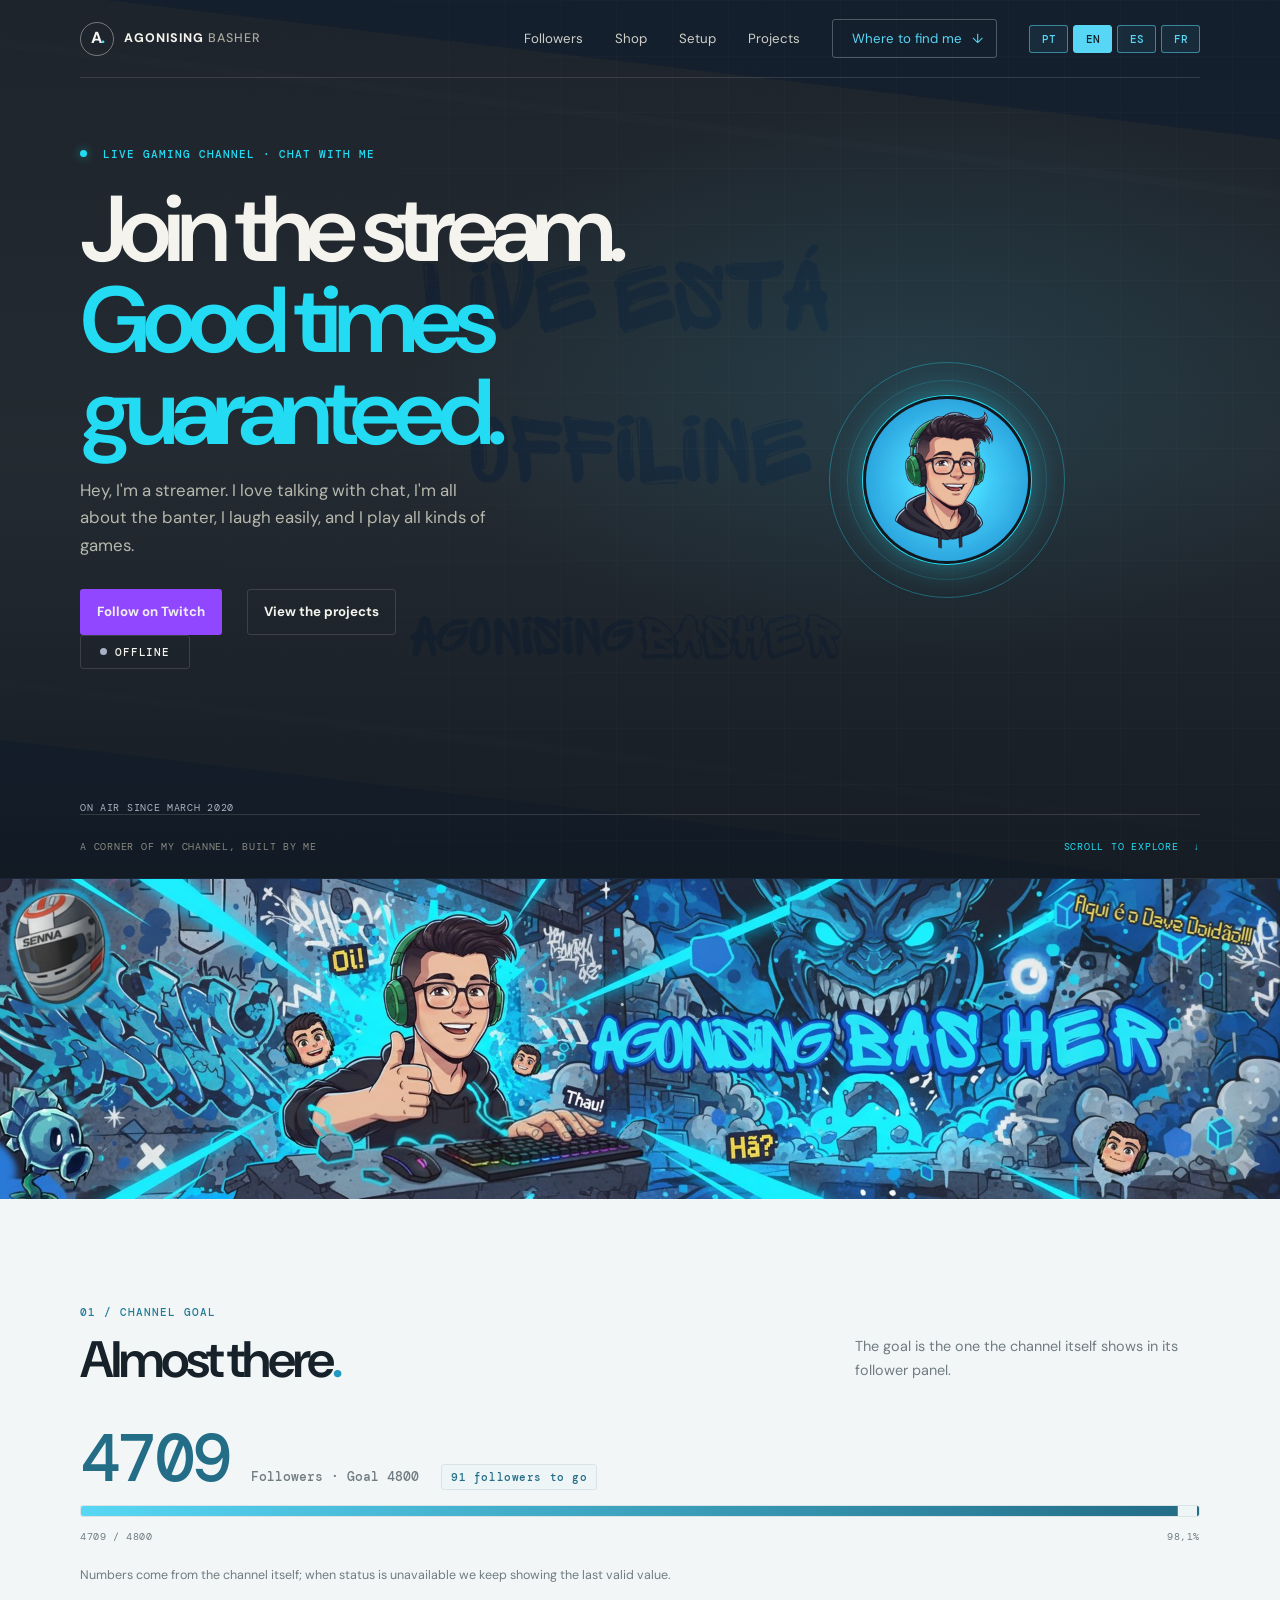
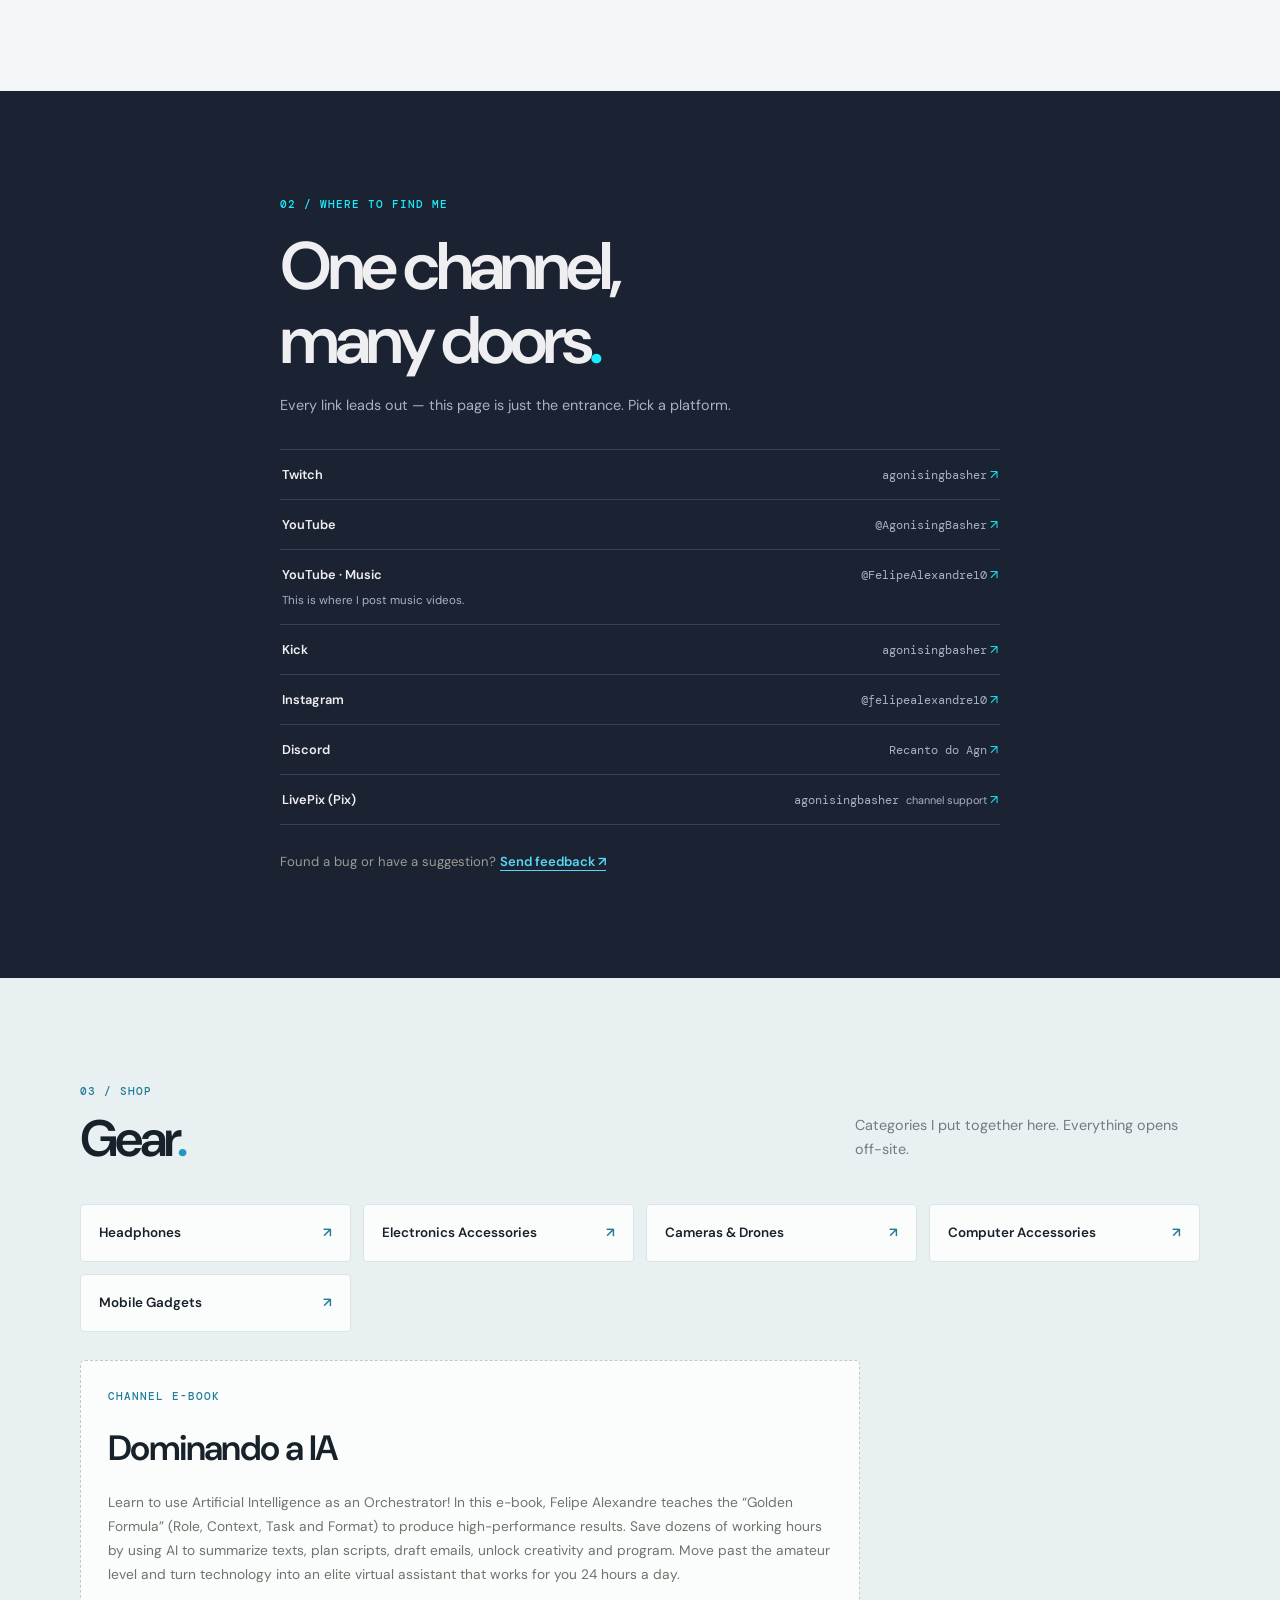
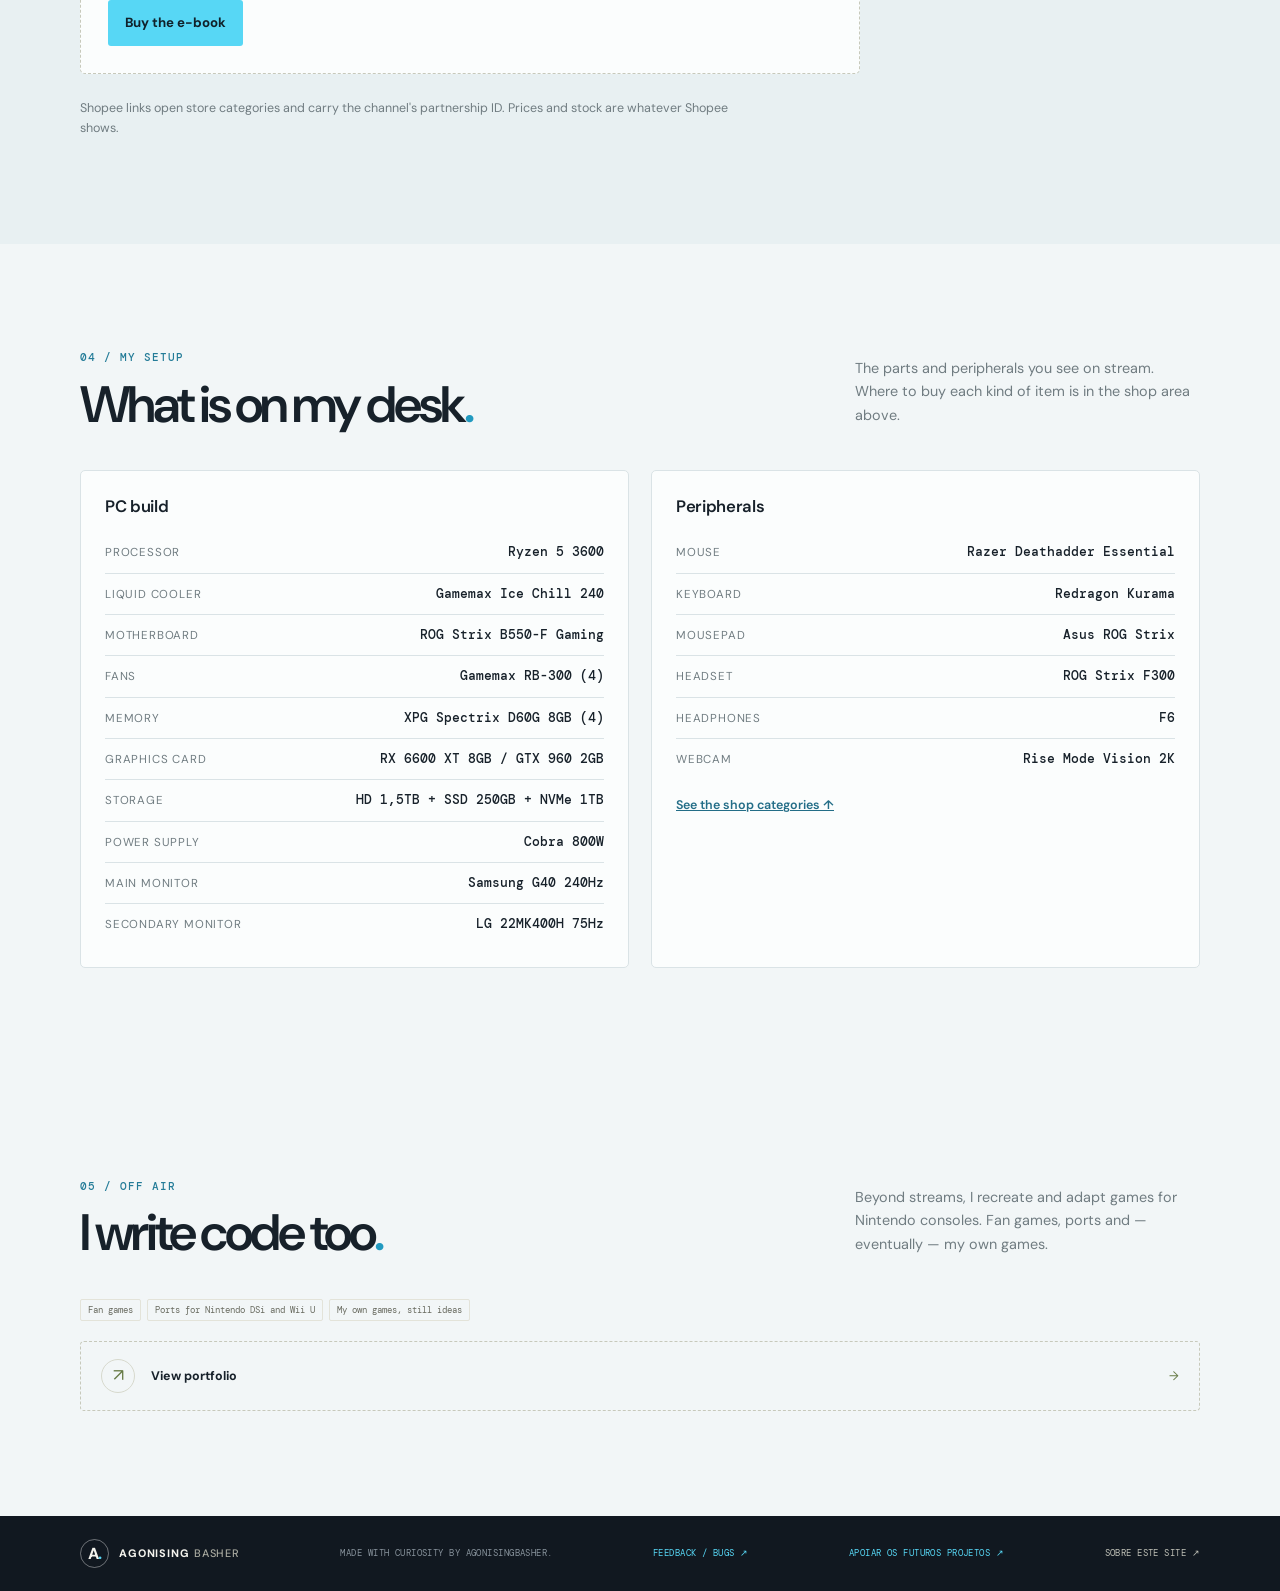
==== commit 0f233c87: "Add site development credit page" ====
--- a/index.html
+++ b/index.html
@@ -238,6 +238,7 @@
       <span data-i18n="footerCredit">FEITO COM CURIOSIDADE, POR AGONISINGBASHER.</span>
       <a class="footer-feedback" href="feedback.html?categoria=Site%20do%20canal" data-lang-link data-i18n="feedbackLink">FEEDBACK / BUGS ↗</a>
       <a class="footer-feedback" href="support.html">APOIAR OS FUTUROS PROJETOS ↗</a>
+      <a class="footer-feedback" href="site-development.html">SOBRE ESTE SITE ↗</a>
     </div>
   </footer>
 
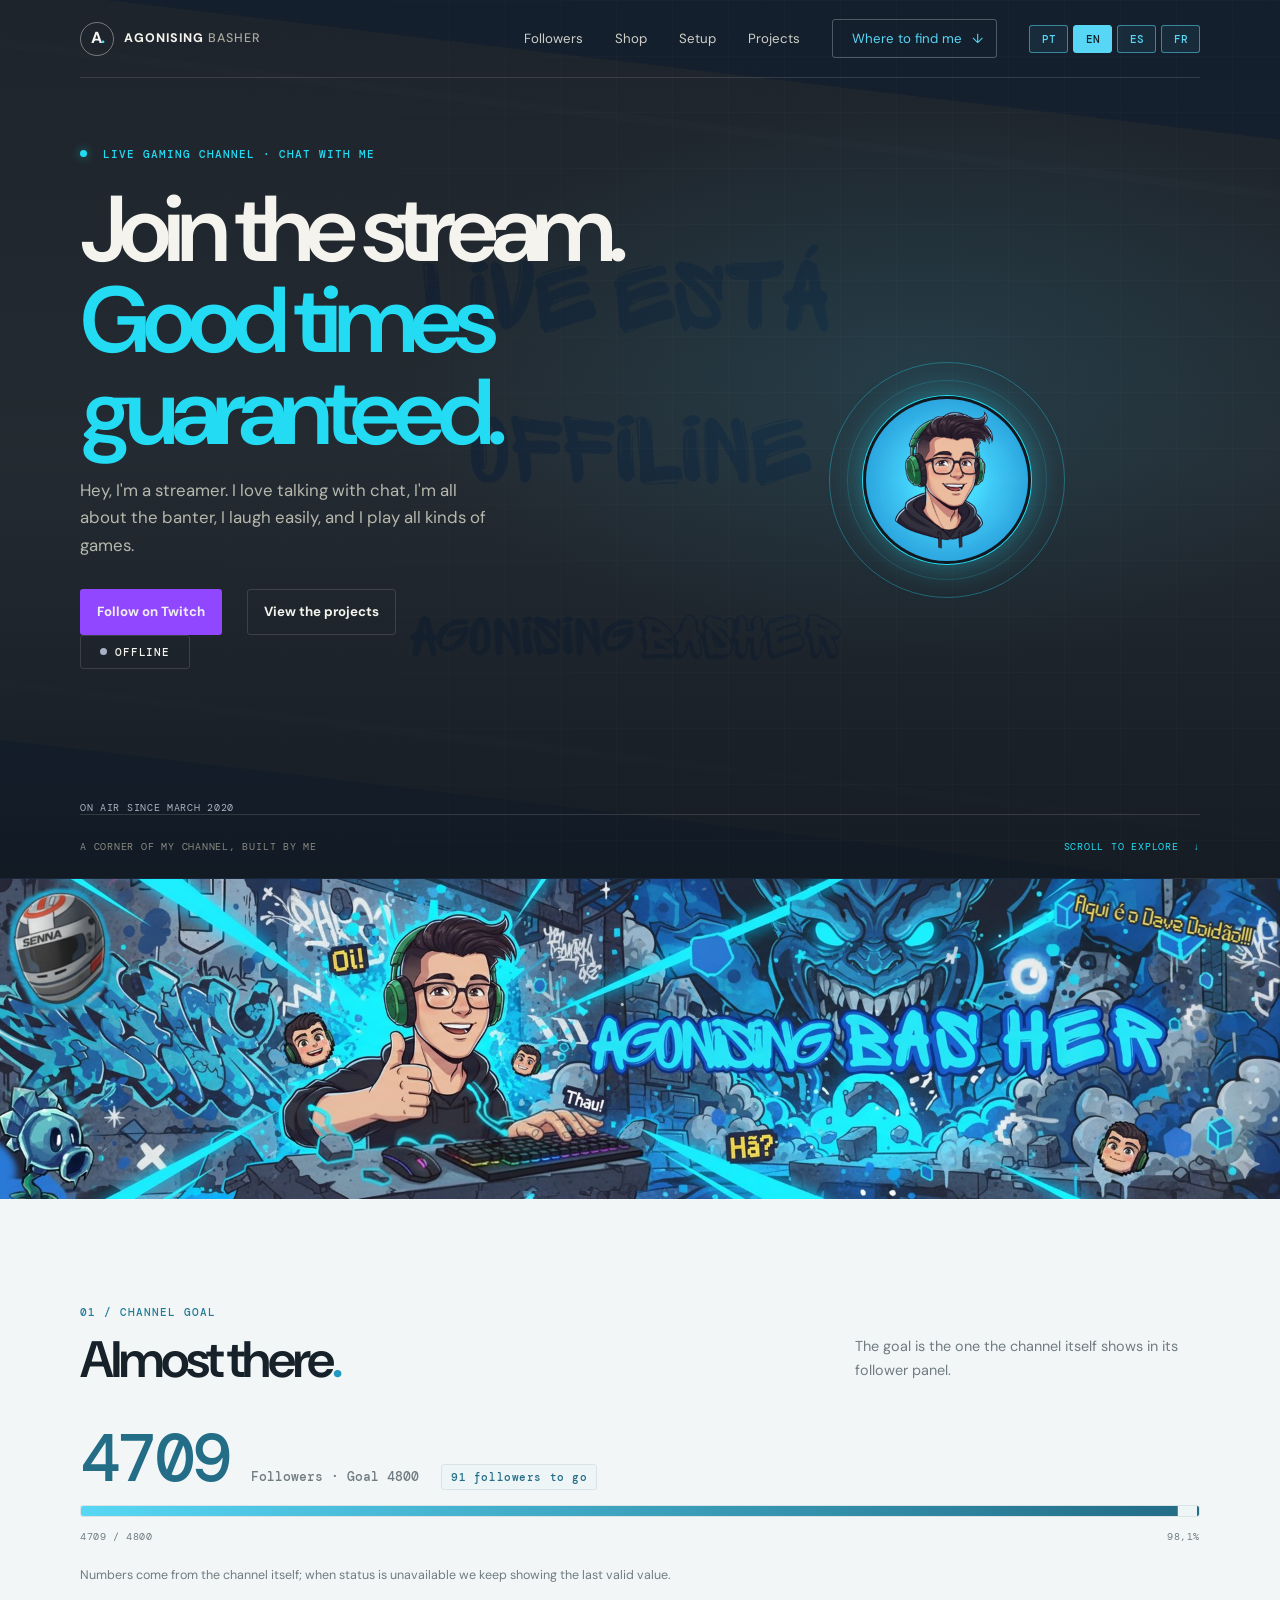
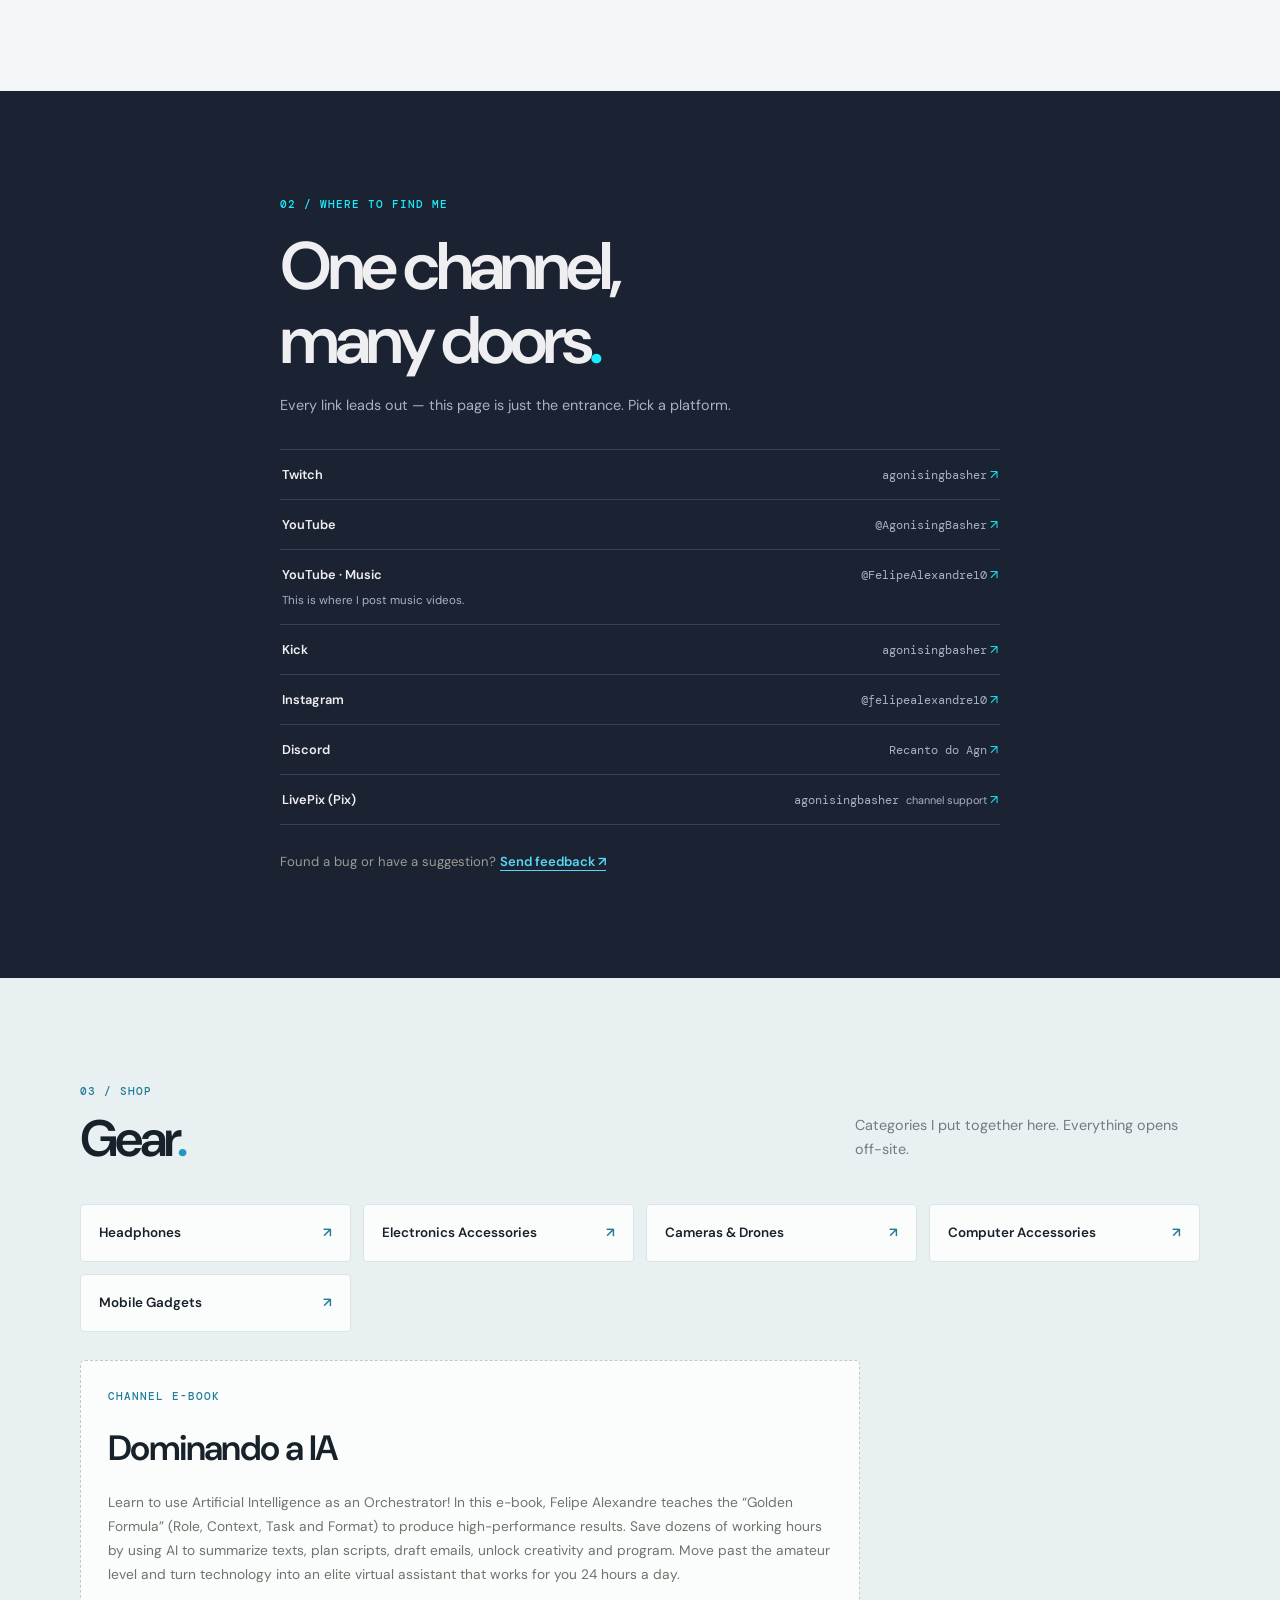
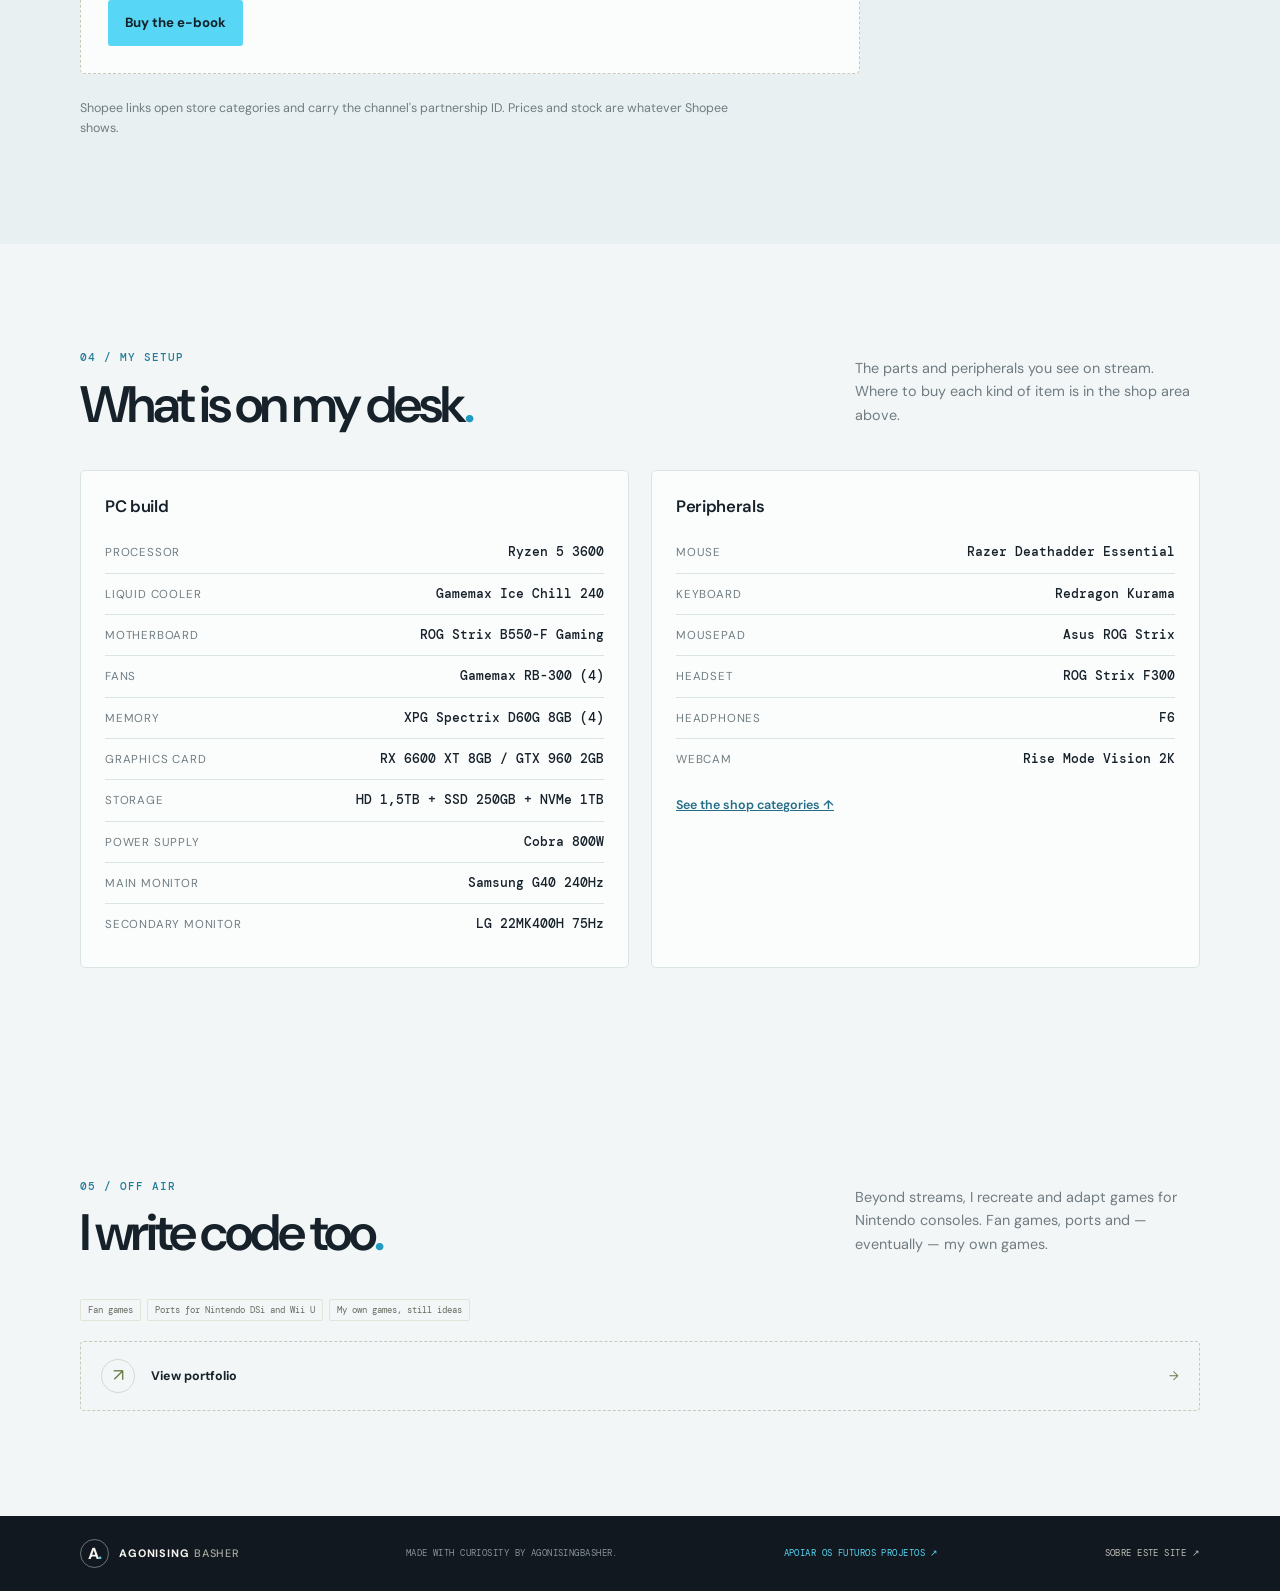
==== commit e32a7bec: "Aprimora pagina tecnica e rodape" ====
--- a/index.html
+++ b/index.html
@@ -236,7 +236,6 @@
     <div class="container footer-inner">
       <a class="brand footer-brand" href="#inicio"><span class="brand-mark" aria-hidden="true">A<span>.</span></span><span>AGONISING<span class="brand-light">BASHER</span></span></a>
       <span data-i18n="footerCredit">FEITO COM CURIOSIDADE, POR AGONISINGBASHER.</span>
-      <a class="footer-feedback" href="feedback.html?categoria=Site%20do%20canal" data-lang-link data-i18n="feedbackLink">FEEDBACK / BUGS ↗</a>
       <a class="footer-feedback" href="support.html">APOIAR OS FUTUROS PROJETOS ↗</a>
       <a class="footer-feedback" href="site-development.html">SOBRE ESTE SITE ↗</a>
     </div>
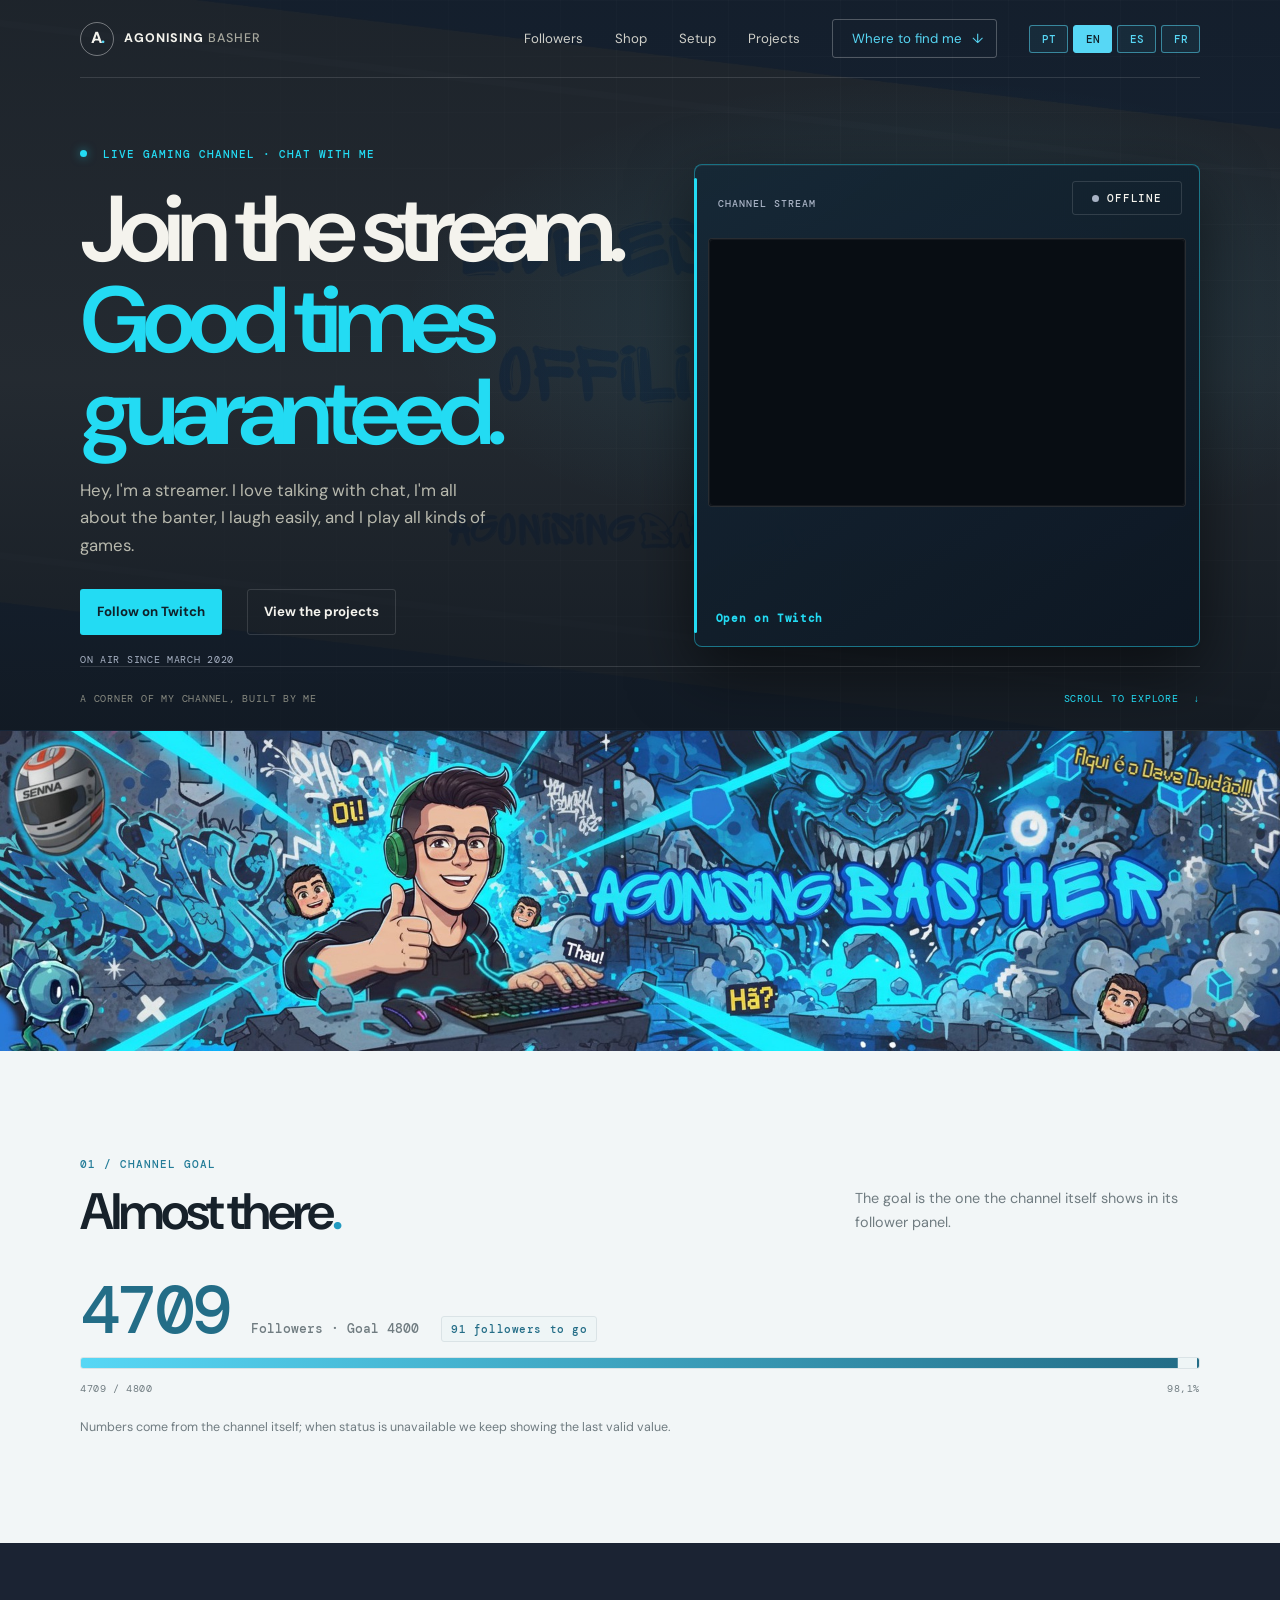
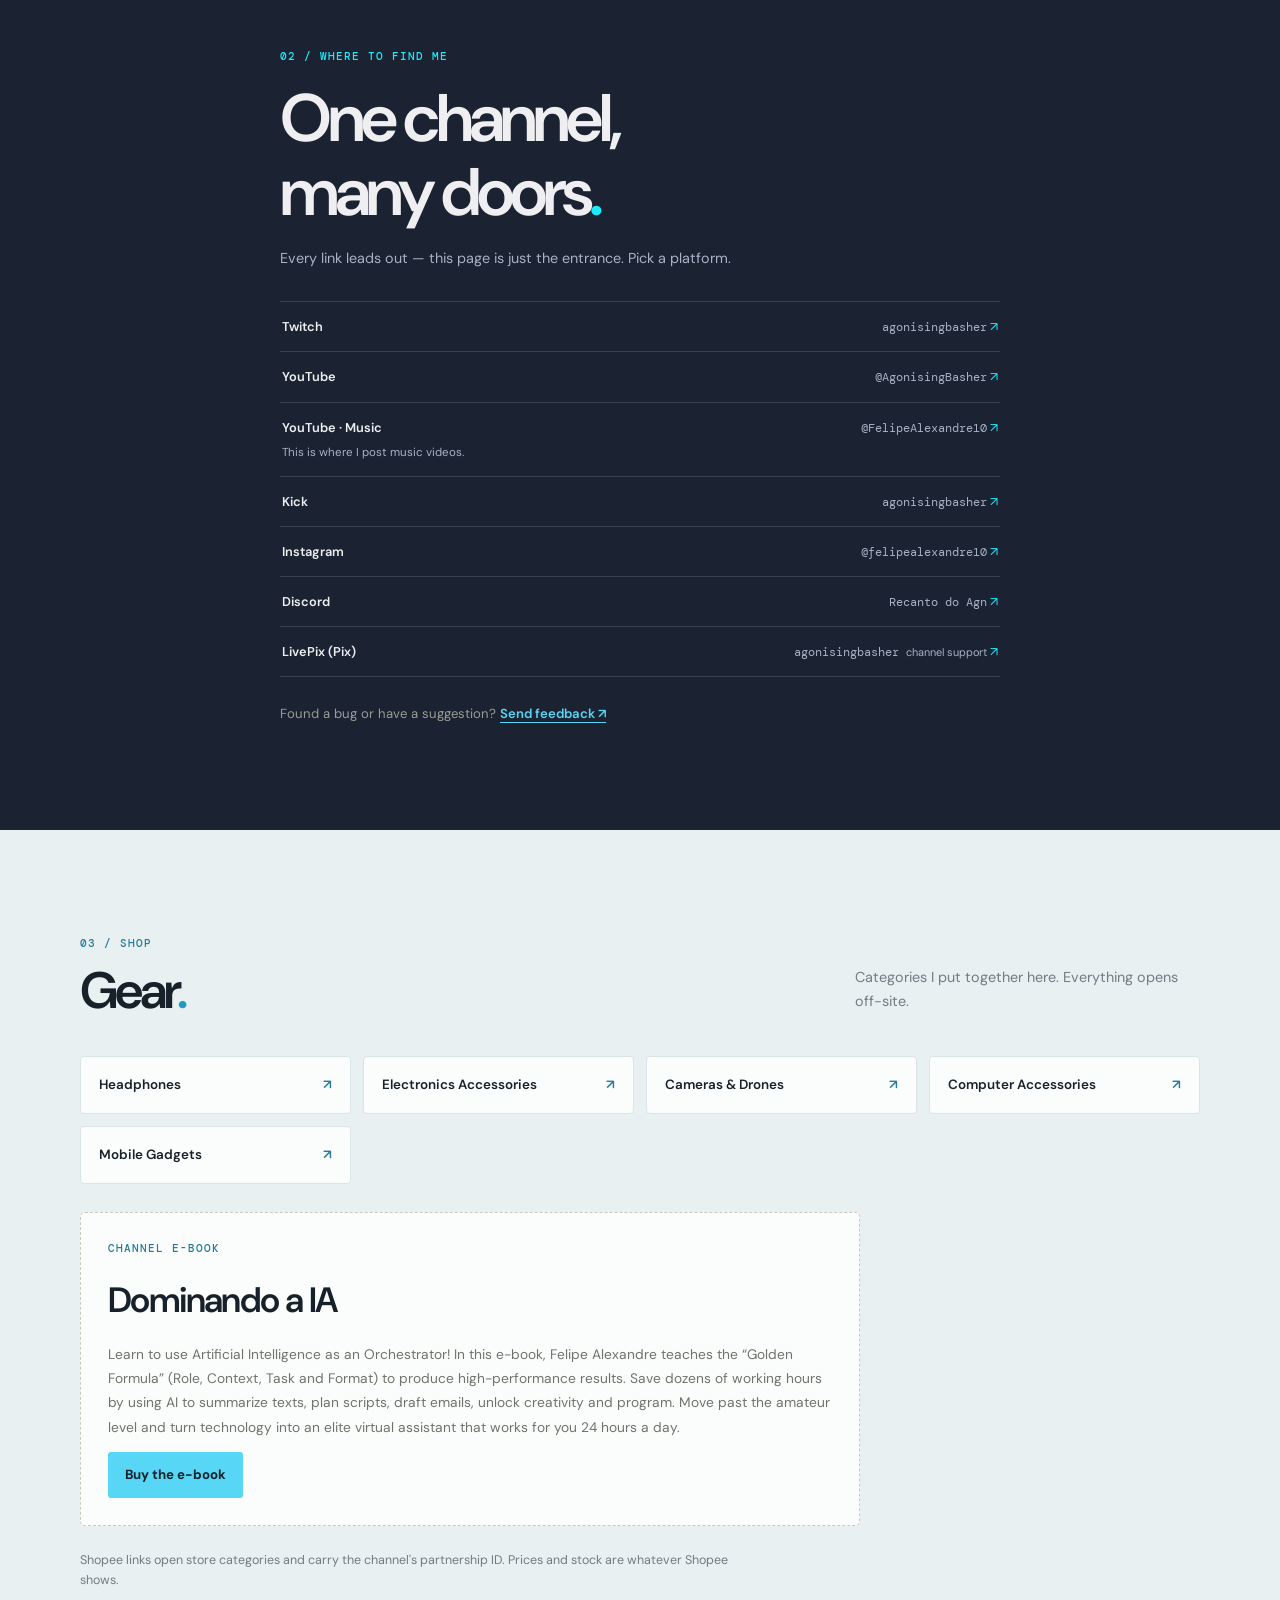
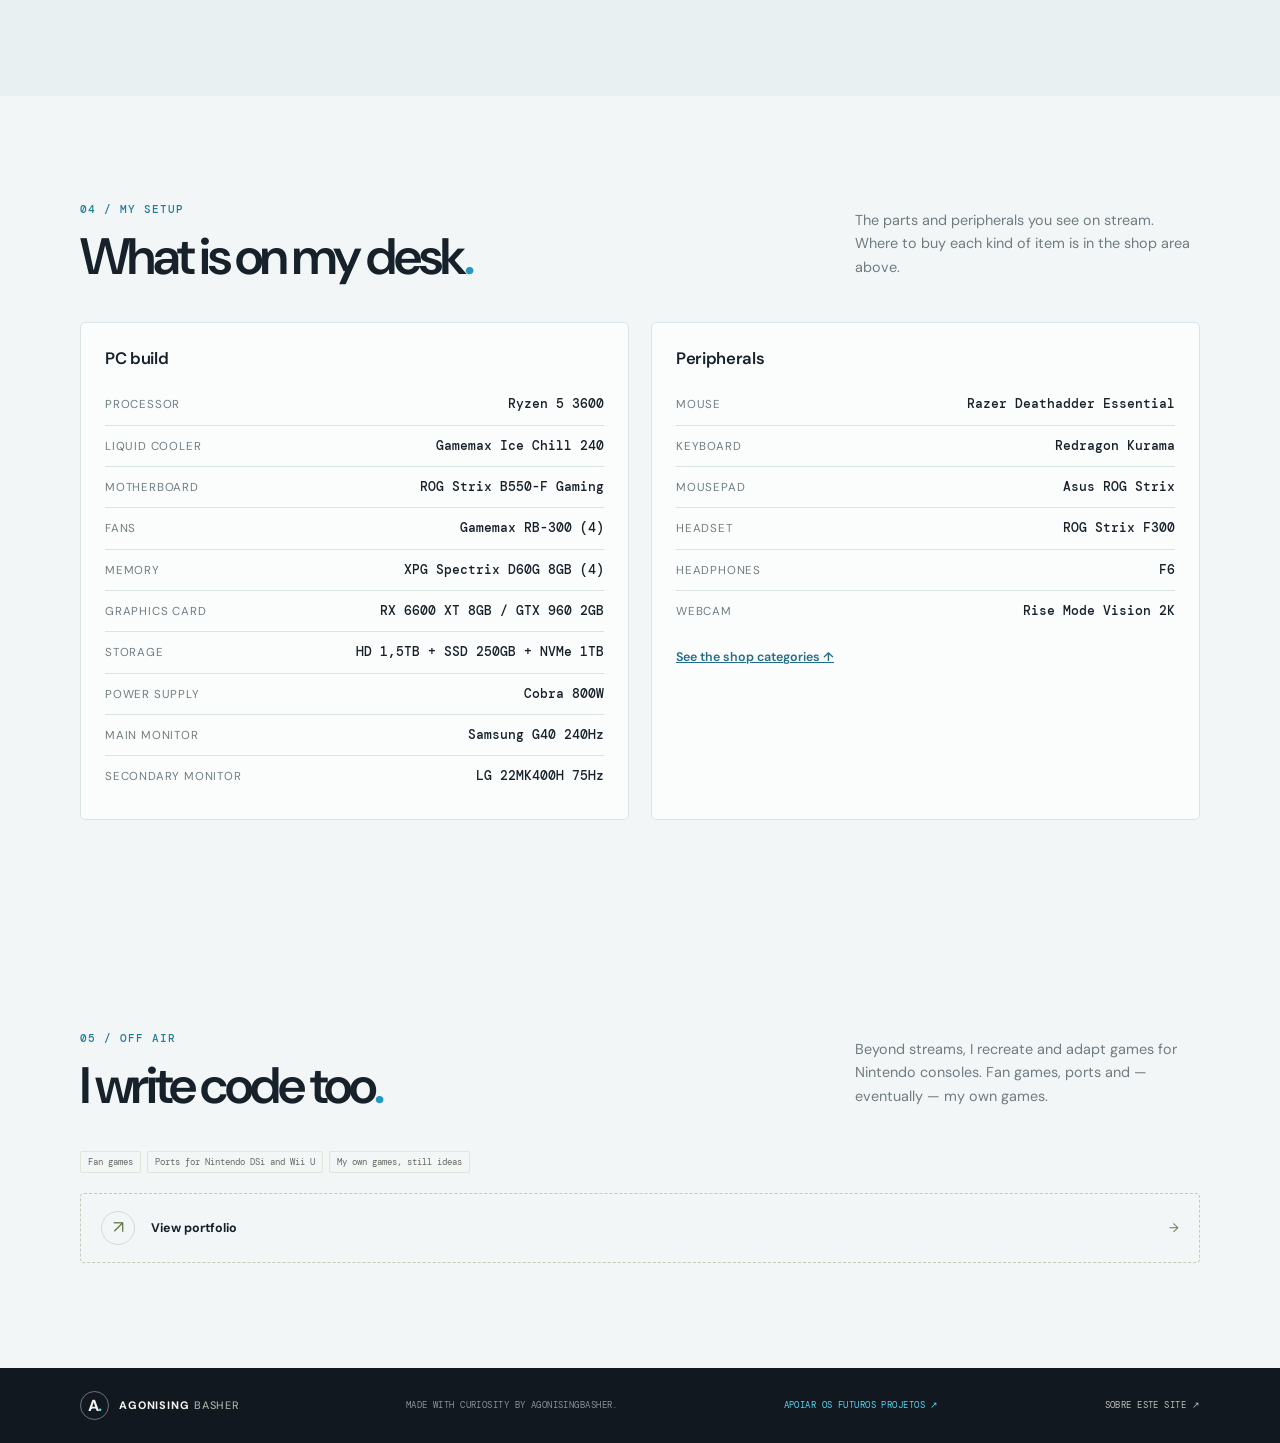
==== commit dc2b9535: "Aprimora destaque do player da Twitch" ====
--- a/index.html
+++ b/index.html
@@ -11,7 +11,7 @@
   <link rel="stylesheet" href="style.css?v=20261102-lang-3">
   <link rel="stylesheet" href="twitch.css?v=20261102-lang-2">
   <script src="script.js?v=20261102-lang-2" defer></script>
-  <script src="live-status.js?v=2026.10.31.3" defer></script>
+  <script src="live-status.js?v=2026.11.19.3" defer></script>
 </head>
 <body>
   <header class="site-header">
@@ -53,12 +53,21 @@
             </a>
             <a class="button button--ghost" href="#portfolio" data-i18n="heroProjects">Ver os projetos</a>
           </div>
-          <p class="ag-live-badge" id="live-badge">
-            <span class="ag-live-state is-live" data-i18n="liveStateLive">AO VIVO</span>
-            <span class="ag-live-state is-offline" data-i18n="liveStateOffline">OFFLINE</span>
-            <span class="ag-live-state is-unknown" data-i18n="liveStateUnknown">Status indisponível</span>
-            <span class="ag-live-value" id="live-value"></span>
-          </p>
+          <p class="ag-since" data-i18n="heroChannelSince">No ar desde março de 2020</p>
+        </div>
+        <aside class="ag-live-stage" aria-label="Player da Twitch do canal AgonisingBasher" data-i18n-aria-label="livePlayerAria">
+          <div class="ag-live-stage-head">
+            <span class="ag-live-stage-label" data-i18n="livePlayerLabel">TRANSMISSÃO DO CANAL</span>
+            <p class="ag-live-badge" id="live-badge">
+              <span class="ag-live-state is-live" data-i18n="liveStateLive">AO VIVO</span>
+              <span class="ag-live-state is-offline" data-i18n="liveStateOffline">OFFLINE</span>
+              <span class="ag-live-state is-unknown" data-i18n="liveStateUnknown">Status indisponível</span>
+              <span class="ag-live-value" id="live-value"></span>
+            </p>
+          </div>
+          <div class="ag-live-player">
+            <iframe src="https://player.twitch.tv/?channel=agonisingbasher&amp;parent=agonisingbasher.github.io&amp;autoplay=false" title="Player da Twitch de AgonisingBasher" data-i18n-title="livePlayerTitle" allowfullscreen="true" scrolling="no" allow="fullscreen"></iframe>
+          </div>
           <dl class="ag-live-meta">
             <div class="ag-live-meta-row">
               <dt data-i18n="liveNowTitle">Título da live</dt>
@@ -73,15 +82,8 @@
               <dd id="live-viewers"></dd>
             </div>
           </dl>
-          <p class="ag-since" data-i18n="heroChannelSince">No ar desde março de 2020</p>
-        </div>
-        <div class="hero-art">
-          <div class="ag-avatar">
-            <span class="ag-avatar-ring" aria-hidden="true"></span>
-            <span class="ag-avatar-ring is-inner" aria-hidden="true"></span>
-            <img src="assets/avatar-300x300.png" width="300" height="300" alt="Ícone do canal AgonisingBasher" data-i18n-alt="heroAvatarAlt">
-          </div>
-        </div>
+          <a class="ag-live-open" href="https://www.twitch.tv/agonisingbasher" target="_blank" rel="noreferrer"><span data-i18n="liveOpen">Abrir na Twitch</span></a>
+        </aside>
       </div>
       <div class="container hero-bottom">
         <span data-i18n="heroFooter">UM CANTO DO CANAL FEITO POR MIM</span>
@@ -161,7 +163,7 @@
           <p class="eyebrow eyebrow-dark" data-i18n="bookEyebrow">E-BOOK DO CANAL</p>
           <h3 data-i18n="bookTitle">Dominando a IA</h3>
           <p class="ag-book-desc" data-i18n="bookDescription">Descubra como usar a Inteligência Artificial como um Orquestrador! Neste e-book, Felipe Alexandre ensina a “Fórmula de Ouro” (Papel, Contexto, Tarefa e Formato) para gerar resultados de alta performance. Economize dezenas de horas de trabalho usando a IA para resumir textos, planejar roteiros, redigir e-mails, destravar a criatividade e programar. Saia do nível amador e transforme a tecnologia em um assistente virtual de elite que trabalha 24h por dia para você.</p>
-          <a class="button button-primary" href="https://pay.kiwify.com.br/2FCVOIi" target="_blank" rel="noreferrer" data-i18n="bookBuy">Comprar o e-book</a>
+          <a class="button button-primary" href="https://www.amazon.com.br/Dominando-IA-Extrair-Inteligência-Artificial-ebook/dp/B0HQ2Z4CBW" target="_blank" rel="noreferrer" data-i18n="bookBuy">Comprar o e-book</a>
         </article>
 
         <p class="shop-note" data-i18n="shopNote">Os links da Shopee abrem categorias na loja e carregam a identificação de parceria do canal. Preço e estoque são os que a Shopee mostrar.</p>
@@ -236,8 +238,8 @@
     <div class="container footer-inner">
       <a class="brand footer-brand" href="#inicio"><span class="brand-mark" aria-hidden="true">A<span>.</span></span><span>AGONISING<span class="brand-light">BASHER</span></span></a>
       <span data-i18n="footerCredit">FEITO COM CURIOSIDADE, POR AGONISINGBASHER.</span>
-      <a class="footer-feedback" href="support.html">APOIAR OS FUTUROS PROJETOS ↗</a>
-      <a class="footer-feedback" href="site-development.html">SOBRE ESTE SITE ↗</a>
+      <a class="footer-feedback" href="support.html" data-lang-link>APOIAR OS FUTUROS PROJETOS ↗</a>
+      <a class="footer-feedback" href="site-development.html" data-lang-link>SOBRE ESTE SITE ↗</a>
     </div>
   </footer>
 
--- a/twitch.css
+++ b/twitch.css
@@ -32,6 +32,35 @@
 }
 
 /* ---- badge de status ---- */
+.ag-live-stage {
+  position: relative;
+  align-self: center;
+  width: min(100%, 620px);
+  justify-self: end;
+  padding: 13px;
+  border: 1px solid color-mix(in srgb, var(--band-accent) 44%, transparent);
+  border-radius: 8px;
+  background: linear-gradient(145deg, #162836f2, #0d1723f5);
+  box-shadow: 0 24px 64px #0008, inset 0 1px #ffffff10;
+}
+.ag-live-stage::before {
+  position: absolute;
+  top: 13px;
+  bottom: 13px;
+  left: -1px;
+  width: 3px;
+  border-radius: 3px;
+  background: var(--band-accent);
+  content: "";
+}
+.ag-live-stage-head { display: flex; align-items: center; justify-content: space-between; gap: 12px; padding: 3px 4px 12px 10px; }
+.ag-live-stage-label { color: var(--band-muted); font: 500 .65rem var(--mono); letter-spacing: .1em; }
+.ag-live-player { position: relative; overflow: hidden; aspect-ratio: 16 / 9; border: 1px solid #ffffff22; border-radius: 4px; background: #080d13; }
+.ag-live-player::after { position: absolute; inset: 0; border: 1px solid #ffffff0d; border-radius: inherit; content: ""; pointer-events: none; }
+.ag-live-player iframe { display: block; width: 100%; height: 100%; border: 0; }
+.ag-live-stage .ag-live-meta { min-height: 64px; margin: 15px 8px 4px; }
+.ag-live-open { display: inline-flex; margin: 8px; color: var(--band-accent); font: 600 .7rem var(--mono); letter-spacing: .06em; text-decoration: none; }
+.ag-live-open:hover { color: #ffffff; }
 .ag-live-badge {
   display: inline-flex;
   align-items: center;
@@ -64,10 +93,10 @@
    mede 3,25:1 e reprova AA. No ar o rotulo vira pildora vermelha solida com texto
    claro: 5,43:1 medidos no pior pixel da moldura mais clara que testamos. */
 .ag-live-state.is-live {
-  color: #fff1f2;
-  background: color-mix(in srgb, var(--ag-live-red) 82%, #240309);
-}
-.ag-live-state.is-live::before { background: #fff1f2; }
+  color: #e9fbff;
+  background: #104655;
+}
+.ag-live-state.is-live::before { background: var(--band-accent); box-shadow: 0 0 10px var(--band-accent); }
 .ag-live-state.is-offline::before { background: var(--band-muted); }
 .ag-live-state.is-unknown::before { background: #b98a3c; }
 
@@ -75,8 +104,8 @@
    dois textos cruzando no mesmo box geraria frame com os dois legiveis. */
 .ag-live-badge { transition: border-color .45s ease, background-color .45s ease; }
 html[data-live-state="live"] .ag-live-badge {
-  border-color: color-mix(in srgb, var(--ag-live-red) 52%, transparent);
-  background: color-mix(in srgb, var(--ag-live-red) 13%, transparent);
+  border-color: color-mix(in srgb, var(--band-accent) 48%, transparent);
+  background: color-mix(in srgb, var(--band-accent) 10%, transparent);
 }
 
 .ag-live-value { color: var(--band-accent); }
@@ -88,8 +117,8 @@
 @media (prefers-reduced-motion: no-preference) {
   .ag-live-state.is-live { animation: ag-live-halo 2.4s ease-in-out infinite; }
   @keyframes ag-live-halo {
-    0%, 100% { box-shadow: 0 0 0 0 color-mix(in srgb, var(--ag-live-red) 30%, transparent); }
-    50% { box-shadow: 0 0 16px 2px color-mix(in srgb, var(--ag-live-red) 60%, transparent); }
+    0%, 100% { box-shadow: 0 0 0 0 color-mix(in srgb, var(--band-accent) 22%, transparent); }
+    50% { box-shadow: 0 0 16px 2px color-mix(in srgb, var(--band-accent) 54%, transparent); }
   }
 }
 
@@ -200,9 +229,9 @@
 .ag-link-note { margin-left: 7px; color: var(--band-muted); font-size: .68rem; }
 .band--navy .social-links a:hover .ag-link-handle { color: var(--band-accent); }
 
-/* ---- botao Seguir: unico lugar onde o roxo da Twitch aparece ---- */
-.button--follow { background: var(--ag-purple); color: #efeff1; }
-.button--follow:hover { background: var(--ag-purple-soft); color: #17102a; }
+/* ---- a acao acompanha o ciano do site; o player preserva a identidade Twitch ---- */
+.button--follow { background: var(--band-accent); color: #10212a; }
+.button--follow:hover { background: #a6effb; color: #10212a; }
 .button--ghost { border-color: var(--band-hairline); color: var(--band-fg); }
 .button--ghost:hover { border-color: var(--band-accent); color: var(--band-accent); }
 
@@ -303,6 +332,7 @@
   .main-nav a { white-space: nowrap; }
   .ag-avatar { width: 190px; height: 190px; }
   .ag-avatar img { width: 138px; height: 138px; }
+  .ag-live-stage { justify-self: stretch; }
   .ag-live-meta-row { flex-direction: column; gap: 2px; }
   /* A 1920/480 natural ficaria com ~130px de altura no celular e a arte nao se le.
      Relacao mais alta recorta as laterais e mantem o banner legivel. */
